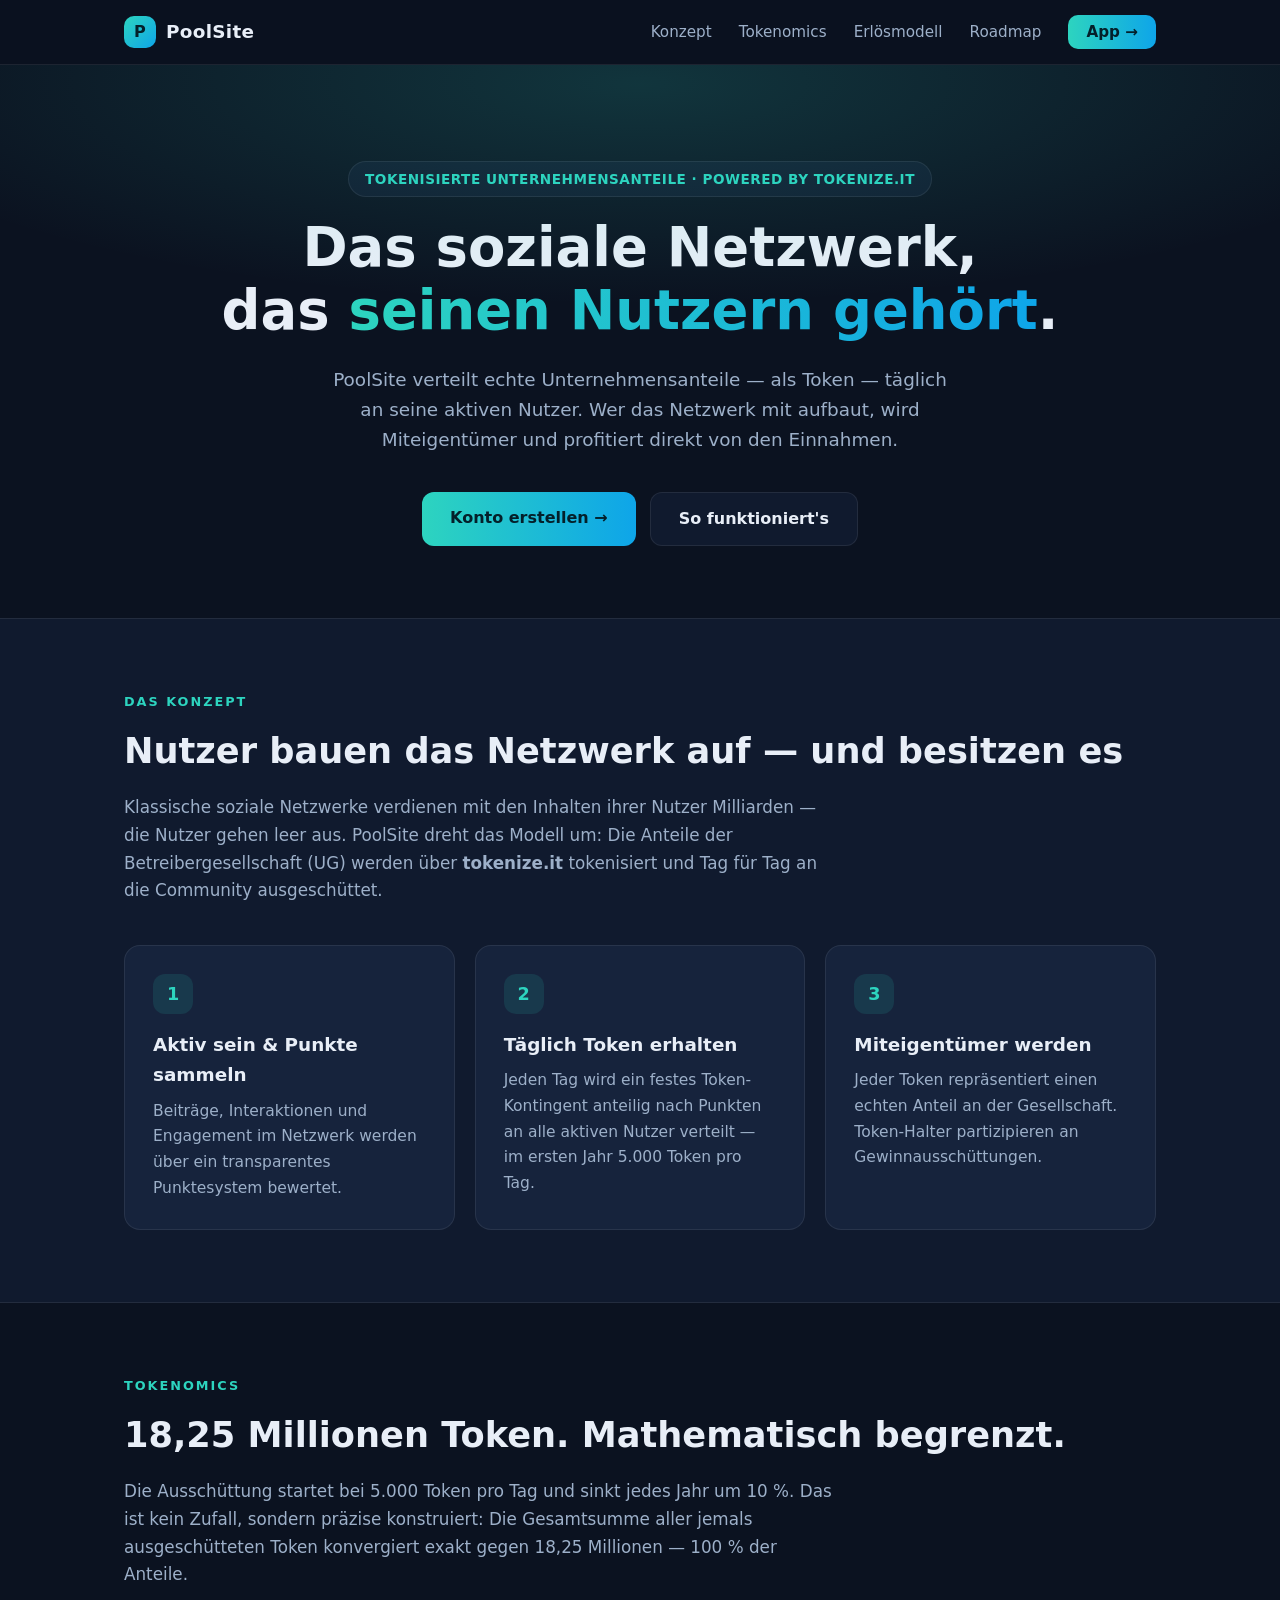
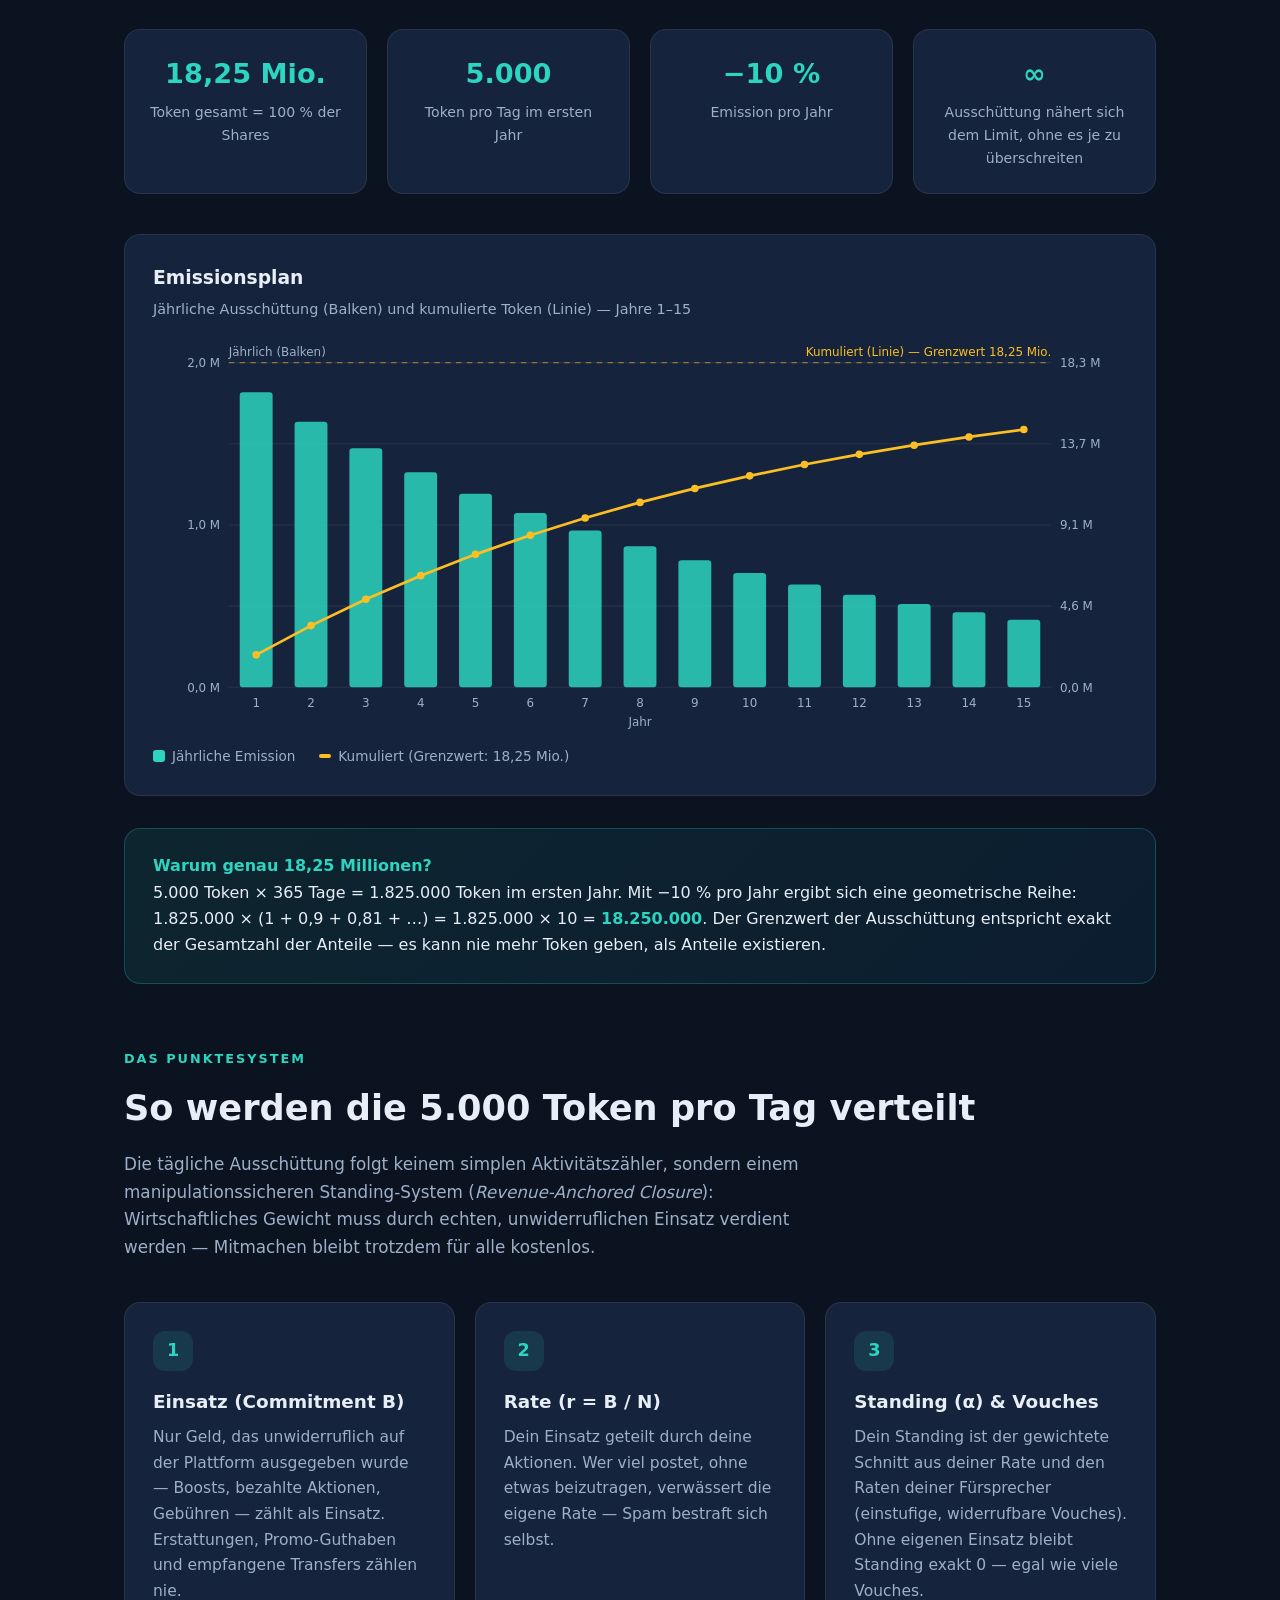
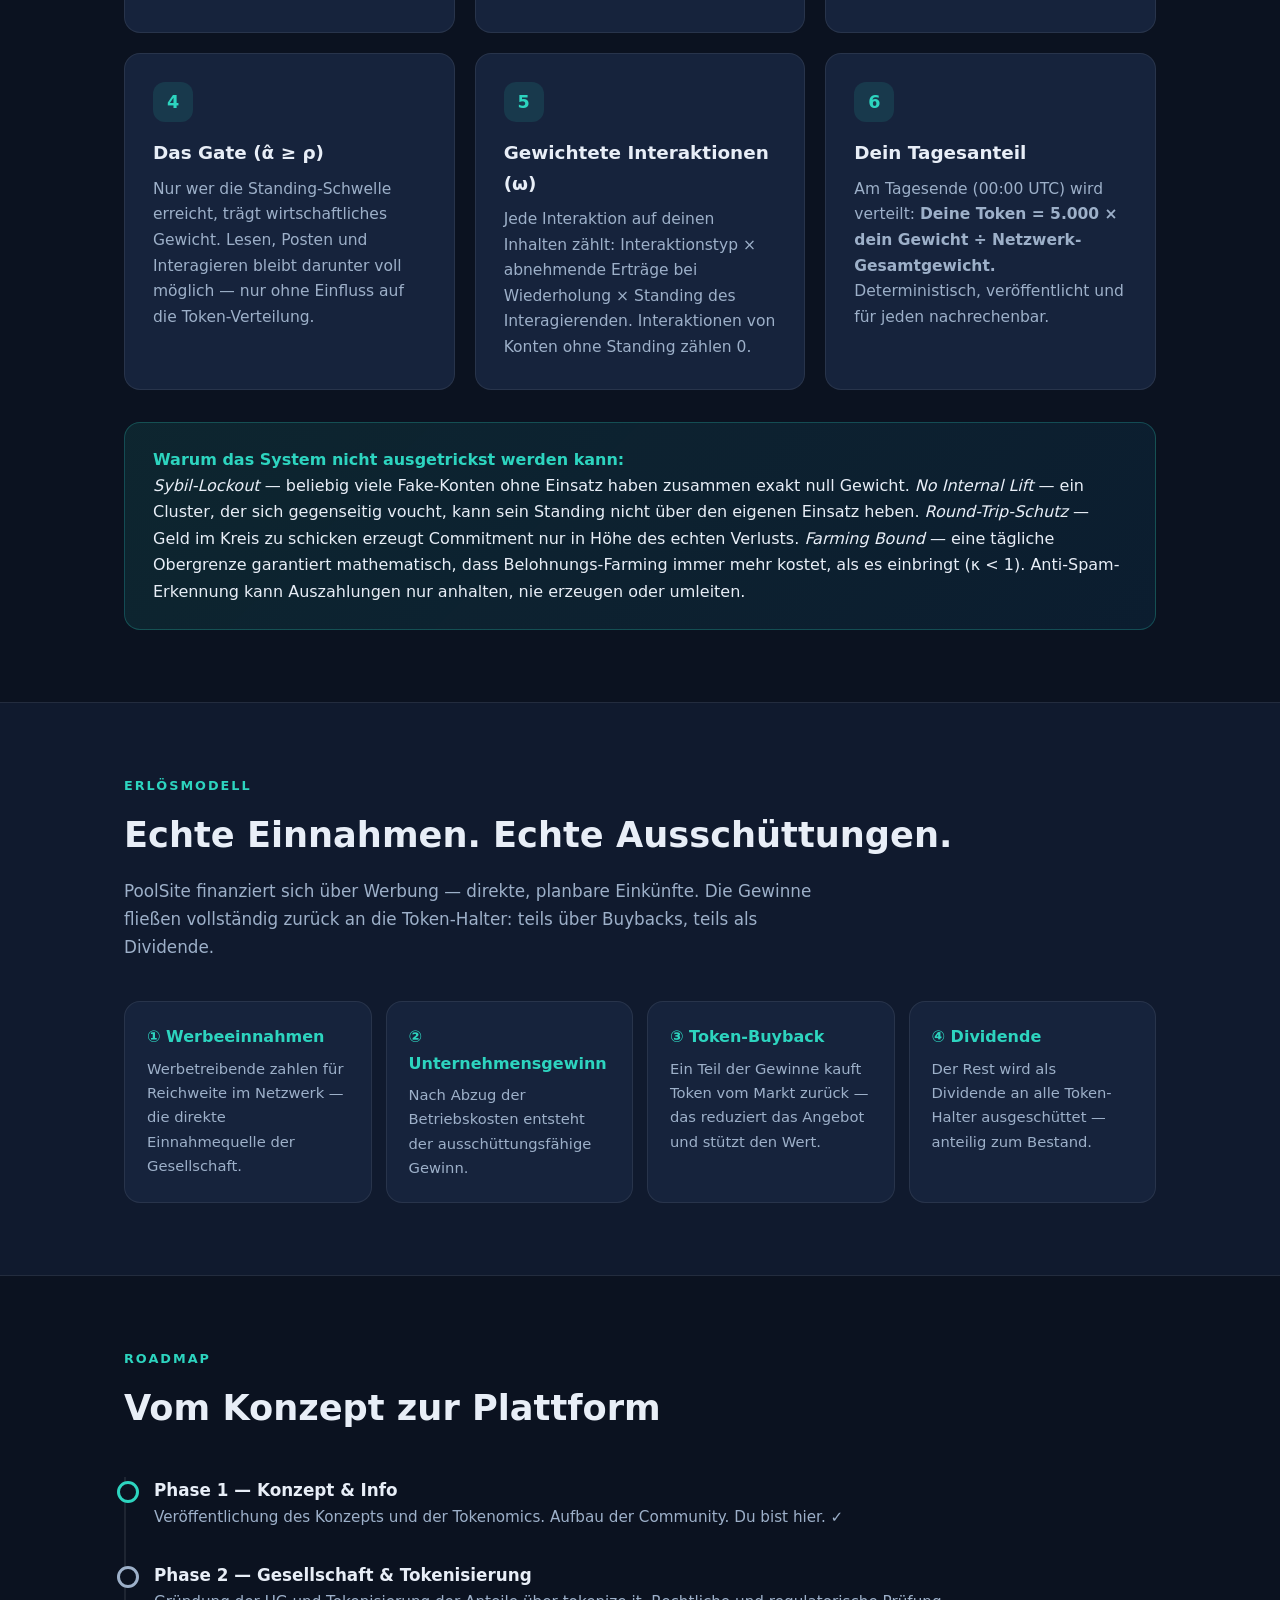
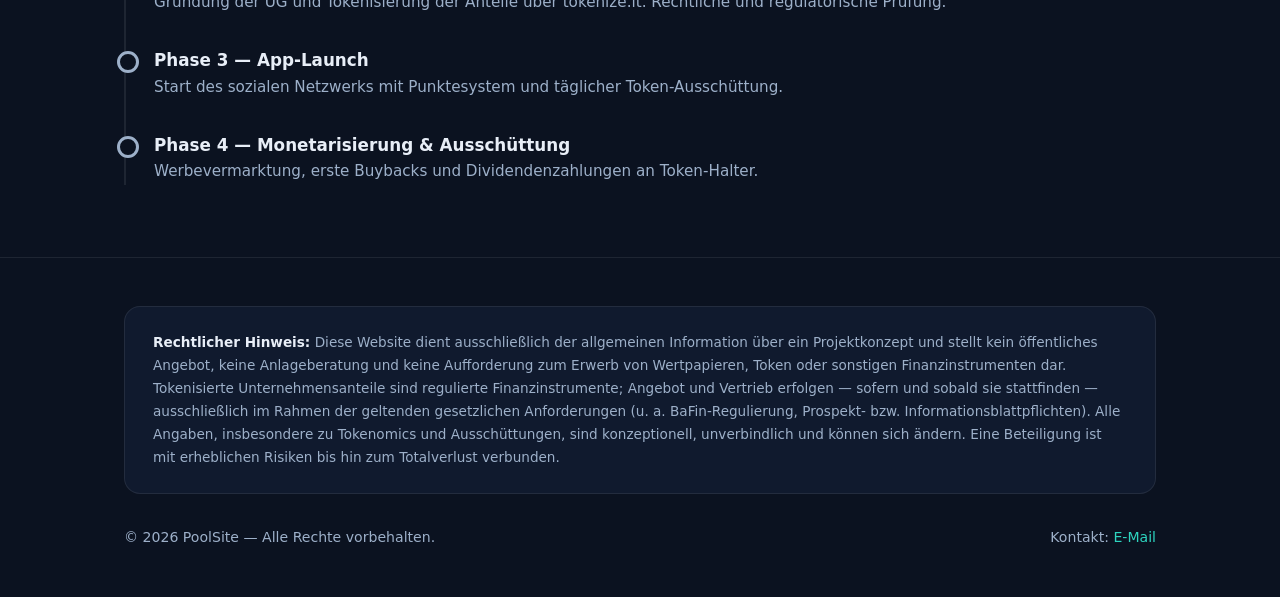
==== index.html @ 04a0a64e "Punktesystem (Revenue-Anchored Closure) fuer die 5000-Token-Verteilung - Explainer: neuer Tokenomics" ====
<!DOCTYPE html>
<html lang="de">
<head>
<meta charset="UTF-8">
<meta name="viewport" content="width=device-width, initial-scale=1.0">
<title>PoolSite — Das soziale Netzwerk, das seinen Nutzern gehört</title>
<meta name="description" content="PoolSite verteilt tokenisierte Unternehmensanteile täglich an aktive Nutzer. 18,25 Mio. Token, transparente Ausschüttung, Dividenden aus echten Werbeeinnahmen.">
<style>
  :root {
    --bg: #0b1220;
    --bg-soft: #101a2e;
    --card: #16233c;
    --line: rgba(255,255,255,.08);
    --text: #e8eef7;
    --muted: #9db0c9;
    --aqua: #2dd4bf;
    --aqua-deep: #0ea5e9;
    --gold: #fbbf24;
    --radius: 16px;
  }
  * { margin: 0; padding: 0; box-sizing: border-box; }
  html { scroll-behavior: smooth; }
  body {
    font-family: "Segoe UI", system-ui, -apple-system, sans-serif;
    background: var(--bg);
    color: var(--text);
    line-height: 1.65;
  }
  .wrap { max-width: 1080px; margin: 0 auto; padding: 0 24px; }

  /* Header */
  header {
    position: sticky; top: 0; z-index: 50;
    background: rgba(11,18,32,.85);
    backdrop-filter: blur(10px);
    border-bottom: 1px solid var(--line);
  }
  .nav { display: flex; align-items: center; justify-content: space-between; height: 64px; }
  .logo { display: flex; align-items: center; gap: 10px; font-weight: 700; font-size: 1.15rem; letter-spacing: .3px; }
  .logo-mark {
    width: 32px; height: 32px; border-radius: 10px;
    background: linear-gradient(135deg, var(--aqua), var(--aqua-deep));
    display: grid; place-items: center; font-size: 1rem; color: #04202a; font-weight: 800;
  }
  nav a { color: var(--muted); text-decoration: none; margin-left: 22px; font-size: .95rem; }
  nav a:hover { color: var(--text); }
  @media (max-width: 720px) { nav .nav-links a:not(.app-link) { display: none; } }
  nav a.app-link {
    padding: 8px 18px; border-radius: 10px; font-weight: 700;
    background: linear-gradient(90deg, var(--aqua), var(--aqua-deep)); color: #04202a;
  }
  nav a.app-link:hover { color: #04202a; box-shadow: 0 6px 18px rgba(14,165,233,.35); }

  /* Hero */
  .hero { padding: 96px 0 72px; text-align: center; position: relative; overflow: hidden; }
  .hero::before {
    content: ""; position: absolute; inset: -40% -20% auto;
    height: 480px;
    background: radial-gradient(ellipse at center, rgba(45,212,191,.18), transparent 65%);
    pointer-events: none;
  }
  .hero h1 { font-size: clamp(2rem, 5vw, 3.4rem); line-height: 1.15; font-weight: 800; }
  .hero h1 span { background: linear-gradient(90deg, var(--aqua), var(--aqua-deep)); -webkit-background-clip: text; background-clip: text; color: transparent; }
  .hero p.sub { max-width: 640px; margin: 22px auto 0; color: var(--muted); font-size: 1.15rem; }
  .badge {
    display: inline-block; margin-bottom: 20px; padding: 6px 16px; border-radius: 999px;
    border: 1px solid var(--line); background: var(--bg-soft);
    color: var(--aqua); font-size: .85rem; font-weight: 600; letter-spacing: .5px;
  }
  .cta-row { margin-top: 36px; display: flex; gap: 14px; justify-content: center; flex-wrap: wrap; }
  .btn {
    display: inline-block; padding: 13px 28px; border-radius: 12px; text-decoration: none;
    font-weight: 700; font-size: 1rem; transition: transform .15s, box-shadow .15s;
  }
  .btn-primary { background: linear-gradient(90deg, var(--aqua), var(--aqua-deep)); color: #04202a; }
  .btn-primary:hover { transform: translateY(-2px); box-shadow: 0 10px 30px rgba(14,165,233,.35); }
  .btn-ghost { border: 1px solid var(--line); color: var(--text); background: var(--bg-soft); }
  .btn-ghost:hover { border-color: var(--aqua); }

  /* Sections */
  section { padding: 72px 0; }
  section.alt { background: var(--bg-soft); border-top: 1px solid var(--line); border-bottom: 1px solid var(--line); }
  .kicker { color: var(--aqua); font-weight: 700; text-transform: uppercase; letter-spacing: 2px; font-size: .8rem; }
  h2 { font-size: clamp(1.5rem, 3.2vw, 2.2rem); margin: 10px 0 14px; font-weight: 800; }
  .lead { color: var(--muted); max-width: 720px; font-size: 1.05rem; }

  .grid-3 { display: grid; grid-template-columns: repeat(3, 1fr); gap: 20px; margin-top: 40px; }
  @media (max-width: 820px) { .grid-3 { grid-template-columns: 1fr; } }
  .card {
    background: var(--card); border: 1px solid var(--line); border-radius: var(--radius);
    padding: 28px;
  }
  .card .num {
    width: 40px; height: 40px; border-radius: 12px; display: grid; place-items: center;
    background: rgba(45,212,191,.12); color: var(--aqua); font-weight: 800; font-size: 1.1rem;
    margin-bottom: 16px;
  }
  .card h3 { font-size: 1.15rem; margin-bottom: 8px; }
  .card p { color: var(--muted); font-size: .97rem; }

  /* Stats */
  .stats { display: grid; grid-template-columns: repeat(4, 1fr); gap: 20px; margin-top: 40px; }
  @media (max-width: 820px) { .stats { grid-template-columns: repeat(2, 1fr); } }
  .stat { background: var(--card); border: 1px solid var(--line); border-radius: var(--radius); padding: 22px; text-align: center; }
  .stat .v { font-size: 1.7rem; font-weight: 800; color: var(--aqua); }
  .stat .l { color: var(--muted); font-size: .88rem; margin-top: 4px; }

  /* Chart */
  .chart-card { background: var(--card); border: 1px solid var(--line); border-radius: var(--radius); padding: 28px; margin-top: 40px; }
  .chart-card h3 { margin-bottom: 4px; }
  .chart-card .hint { color: var(--muted); font-size: .9rem; margin-bottom: 20px; }
  #emissionChart { width: 100%; height: auto; display: block; }
  .legend { display: flex; gap: 24px; margin-top: 14px; flex-wrap: wrap; font-size: .85rem; color: var(--muted); }
  .legend span::before { content: ""; display: inline-block; width: 12px; height: 12px; border-radius: 3px; margin-right: 7px; vertical-align: -1px; }
  .legend .l-bar::before { background: var(--aqua); }
  .legend .l-line::before { background: var(--gold); border-radius: 999px; height: 4px; vertical-align: 3px; }

  .highlight-box {
    margin-top: 32px; padding: 24px 28px; border-radius: var(--radius);
    background: linear-gradient(135deg, rgba(45,212,191,.1), rgba(14,165,233,.08));
    border: 1px solid rgba(45,212,191,.25);
  }
  .highlight-box strong { color: var(--aqua); }

  /* Flow */
  .flow { display: grid; grid-template-columns: repeat(4, 1fr); gap: 14px; margin-top: 40px; align-items: stretch; }
  @media (max-width: 820px) { .flow { grid-template-columns: 1fr; } }
  .flow .step { background: var(--card); border: 1px solid var(--line); border-radius: var(--radius); padding: 22px; position: relative; }
  .flow .step h4 { font-size: 1rem; margin-bottom: 6px; color: var(--aqua); }
  .flow .step p { color: var(--muted); font-size: .92rem; }

  /* Roadmap */
  .timeline { margin-top: 40px; border-left: 2px solid var(--line); padding-left: 28px; }
  .tl-item { position: relative; padding-bottom: 32px; }
  .tl-item:last-child { padding-bottom: 0; }
  .tl-item::before {
    content: ""; position: absolute; left: -37px; top: 4px;
    width: 16px; height: 16px; border-radius: 50%;
    background: var(--bg); border: 3px solid var(--aqua);
  }
  .tl-item.future::before { border-color: var(--muted); }
  .tl-item h4 { font-size: 1.05rem; }
  .tl-item p { color: var(--muted); font-size: .95rem; }

  /* Footer */
  footer { border-top: 1px solid var(--line); padding: 48px 0; }
  .disclaimer {
    background: var(--bg-soft); border: 1px solid var(--line); border-radius: var(--radius);
    padding: 24px 28px; color: var(--muted); font-size: .85rem; line-height: 1.7;
  }
  .disclaimer strong { color: var(--text); }
  .foot-row { display: flex; justify-content: space-between; align-items: center; margin-top: 32px; flex-wrap: wrap; gap: 12px; color: var(--muted); font-size: .88rem; }
</style>
</head>
<body>

<header>
  <div class="wrap nav">
    <div class="logo"><div class="logo-mark">P</div> PoolSite</div>
    <nav class="nav-links">
      <a href="#konzept">Konzept</a>
      <a href="#tokenomics">Tokenomics</a>
      <a href="#erloese">Erlösmodell</a>
      <a href="#roadmap">Roadmap</a>
      <a class="app-link" href="app.html">App&nbsp;→</a>
    </nav>
  </div>
</header>

<section class="hero">
  <div class="wrap">
    <div class="badge">TOKENISIERTE UNTERNEHMENSANTEILE · POWERED BY TOKENIZE.IT</div>
    <h1>Das soziale Netzwerk,<br>das <span>seinen Nutzern gehört</span>.</h1>
    <p class="sub">
      PoolSite verteilt echte Unternehmensanteile — als Token — täglich an seine aktiven Nutzer.
      Wer das Netzwerk mit aufbaut, wird Miteigentümer und profitiert direkt von den Einnahmen.
    </p>
    <div class="cta-row">
      <a class="btn btn-primary" href="app.html">Konto erstellen →</a>
      <a class="btn btn-ghost" href="#konzept">So funktioniert's</a>
    </div>
  </div>
</section>

<section id="konzept" class="alt">
  <div class="wrap">
    <div class="kicker">Das Konzept</div>
    <h2>Nutzer bauen das Netzwerk auf — und besitzen es</h2>
    <p class="lead">
      Klassische soziale Netzwerke verdienen mit den Inhalten ihrer Nutzer Milliarden — die Nutzer gehen leer aus.
      PoolSite dreht das Modell um: Die Anteile der Betreibergesellschaft (UG) werden über
      <strong>tokenize.it</strong> tokenisiert und Tag für Tag an die Community ausgeschüttet.
    </p>
    <div class="grid-3">
      <div class="card">
        <div class="num">1</div>
        <h3>Aktiv sein &amp; Punkte sammeln</h3>
        <p>Beiträge, Interaktionen und Engagement im Netzwerk werden über ein transparentes Punktesystem bewertet.</p>
      </div>
      <div class="card">
        <div class="num">2</div>
        <h3>Täglich Token erhalten</h3>
        <p>Jeden Tag wird ein festes Token-Kontingent anteilig nach Punkten an alle aktiven Nutzer verteilt — im ersten Jahr 5.000 Token pro Tag.</p>
      </div>
      <div class="card">
        <div class="num">3</div>
        <h3>Miteigentümer werden</h3>
        <p>Jeder Token repräsentiert einen echten Anteil an der Gesellschaft. Token-Halter partizipieren an Gewinnausschüttungen.</p>
      </div>
    </div>
  </div>
</section>

<section id="tokenomics">
  <div class="wrap">
    <div class="kicker">Tokenomics</div>
    <h2>18,25 Millionen Token. Mathematisch begrenzt.</h2>
    <p class="lead">
      Die Ausschüttung startet bei 5.000 Token pro Tag und sinkt jedes Jahr um 10 %.
      Das ist kein Zufall, sondern präzise konstruiert: Die Gesamtsumme aller jemals
      ausgeschütteten Token konvergiert exakt gegen 18,25 Millionen — 100 % der Anteile.
    </p>

    <div class="stats">
      <div class="stat"><div class="v">18,25 Mio.</div><div class="l">Token gesamt = 100 % der Shares</div></div>
      <div class="stat"><div class="v">5.000</div><div class="l">Token pro Tag im ersten Jahr</div></div>
      <div class="stat"><div class="v">−10 %</div><div class="l">Emission pro Jahr</div></div>
      <div class="stat"><div class="v">∞</div><div class="l">Ausschüttung nähert sich dem Limit, ohne es je zu überschreiten</div></div>
    </div>

    <div class="chart-card">
      <h3>Emissionsplan</h3>
      <div class="hint">Jährliche Ausschüttung (Balken) und kumulierte Token (Linie) — Jahre 1–15</div>
      <svg id="emissionChart" viewBox="0 0 900 360" role="img" aria-label="Diagramm: jährliche und kumulierte Token-Emission"></svg>
      <div class="legend">
        <span class="l-bar">Jährliche Emission</span>
        <span class="l-line">Kumuliert (Grenzwert: 18,25 Mio.)</span>
      </div>
    </div>

    <div class="highlight-box">
      <strong>Warum genau 18,25 Millionen?</strong><br>
      5.000 Token × 365 Tage = 1.825.000 Token im ersten Jahr. Mit −10 % pro Jahr ergibt sich eine geometrische Reihe:
      1.825.000 × (1 + 0,9 + 0,81 + …) = 1.825.000 × 10 = <strong>18.250.000</strong>.
      Der Grenzwert der Ausschüttung entspricht exakt der Gesamtzahl der Anteile — es kann nie mehr Token geben, als Anteile existieren.
    </div>

    <div style="margin-top:64px">
      <div class="kicker">Das Punktesystem</div>
      <h2>So werden die 5.000 Token pro Tag verteilt</h2>
      <p class="lead">
        Die tägliche Ausschüttung folgt keinem simplen Aktivitätszähler, sondern einem manipulationssicheren
        Standing-System (<em>Revenue-Anchored Closure</em>): Wirtschaftliches Gewicht muss durch echten,
        unwiderruflichen Einsatz verdient werden — Mitmachen bleibt trotzdem für alle kostenlos.
      </p>

      <div class="grid-3">
        <div class="card">
          <div class="num">1</div>
          <h3>Einsatz (Commitment B)</h3>
          <p>Nur Geld, das unwiderruflich auf der Plattform ausgegeben wurde — Boosts, bezahlte Aktionen, Gebühren — zählt als Einsatz. Erstattungen, Promo-Guthaben und empfangene Transfers zählen nie.</p>
        </div>
        <div class="card">
          <div class="num">2</div>
          <h3>Rate (r = B / N)</h3>
          <p>Dein Einsatz geteilt durch deine Aktionen. Wer viel postet, ohne etwas beizutragen, verwässert die eigene Rate — Spam bestraft sich selbst.</p>
        </div>
        <div class="card">
          <div class="num">3</div>
          <h3>Standing (α) &amp; Vouches</h3>
          <p>Dein Standing ist der gewichtete Schnitt aus deiner Rate und den Raten deiner Fürsprecher (einstufige, widerrufbare Vouches). Ohne eigenen Einsatz bleibt Standing exakt 0 — egal wie viele Vouches.</p>
        </div>
        <div class="card">
          <div class="num">4</div>
          <h3>Das Gate (α̂ ≥ ρ)</h3>
          <p>Nur wer die Standing-Schwelle erreicht, trägt wirtschaftliches Gewicht. Lesen, Posten und Interagieren bleibt darunter voll möglich — nur ohne Einfluss auf die Token-Verteilung.</p>
        </div>
        <div class="card">
          <div class="num">5</div>
          <h3>Gewichtete Interaktionen (ω)</h3>
          <p>Jede Interaktion auf deinen Inhalten zählt: Interaktionstyp × abnehmende Erträge bei Wiederholung × Standing des Interagierenden. Interaktionen von Konten ohne Standing zählen 0.</p>
        </div>
        <div class="card">
          <div class="num">6</div>
          <h3>Dein Tagesanteil</h3>
          <p>Am Tagesende (00:00 UTC) wird verteilt: <strong>Deine Token = 5.000 × dein Gewicht ÷ Netzwerk-Gesamtgewicht.</strong> Deterministisch, veröffentlicht und für jeden nachrechenbar.</p>
        </div>
      </div>

      <div class="highlight-box">
        <strong>Warum das System nicht ausgetrickst werden kann:</strong><br>
        <em>Sybil-Lockout</em> — beliebig viele Fake-Konten ohne Einsatz haben zusammen exakt null Gewicht.
        <em>No Internal Lift</em> — ein Cluster, der sich gegenseitig voucht, kann sein Standing nicht über den eigenen Einsatz heben.
        <em>Round-Trip-Schutz</em> — Geld im Kreis zu schicken erzeugt Commitment nur in Höhe des echten Verlusts.
        <em>Farming Bound</em> — eine tägliche Obergrenze garantiert mathematisch, dass Belohnungs-Farming immer mehr kostet, als es einbringt (κ&nbsp;&lt;&nbsp;1).
        Anti-Spam-Erkennung kann Auszahlungen nur anhalten, nie erzeugen oder umleiten.
      </div>
    </div>
  </div>
</section>

<section id="erloese" class="alt">
  <div class="wrap">
    <div class="kicker">Erlösmodell</div>
    <h2>Echte Einnahmen. Echte Ausschüttungen.</h2>
    <p class="lead">
      PoolSite finanziert sich über Werbung — direkte, planbare Einkünfte.
      Die Gewinne fließen vollständig zurück an die Token-Halter: teils über Buybacks, teils als Dividende.
    </p>
    <div class="flow">
      <div class="step">
        <h4>① Werbeeinnahmen</h4>
        <p>Werbetreibende zahlen für Reichweite im Netzwerk — die direkte Einnahmequelle der Gesellschaft.</p>
      </div>
      <div class="step">
        <h4>② Unternehmensgewinn</h4>
        <p>Nach Abzug der Betriebskosten entsteht der ausschüttungsfähige Gewinn.</p>
      </div>
      <div class="step">
        <h4>③ Token-Buyback</h4>
        <p>Ein Teil der Gewinne kauft Token vom Markt zurück — das reduziert das Angebot und stützt den Wert.</p>
      </div>
      <div class="step">
        <h4>④ Dividende</h4>
        <p>Der Rest wird als Dividende an alle Token-Halter ausgeschüttet — anteilig zum Bestand.</p>
      </div>
    </div>
  </div>
</section>

<section id="roadmap">
  <div class="wrap">
    <div class="kicker">Roadmap</div>
    <h2>Vom Konzept zur Plattform</h2>
    <div class="timeline">
      <div class="tl-item">
        <h4>Phase 1 — Konzept &amp; Info</h4>
        <p>Veröffentlichung des Konzepts und der Tokenomics. Aufbau der Community. Du bist hier. ✓</p>
      </div>
      <div class="tl-item future">
        <h4>Phase 2 — Gesellschaft &amp; Tokenisierung</h4>
        <p>Gründung der UG und Tokenisierung der Anteile über tokenize.it. Rechtliche und regulatorische Prüfung.</p>
      </div>
      <div class="tl-item future">
        <h4>Phase 3 — App-Launch</h4>
        <p>Start des sozialen Netzwerks mit Punktesystem und täglicher Token-Ausschüttung.</p>
      </div>
      <div class="tl-item future">
        <h4>Phase 4 — Monetarisierung &amp; Ausschüttung</h4>
        <p>Werbevermarktung, erste Buybacks und Dividendenzahlungen an Token-Halter.</p>
      </div>
    </div>
  </div>
</section>

<footer>
  <div class="wrap">
    <div class="disclaimer">
      <strong>Rechtlicher Hinweis:</strong> Diese Website dient ausschließlich der allgemeinen Information über ein Projektkonzept
      und stellt kein öffentliches Angebot, keine Anlageberatung und keine Aufforderung zum Erwerb von Wertpapieren,
      Token oder sonstigen Finanzinstrumenten dar. Tokenisierte Unternehmensanteile sind regulierte Finanzinstrumente;
      Angebot und Vertrieb erfolgen — sofern und sobald sie stattfinden — ausschließlich im Rahmen der geltenden
      gesetzlichen Anforderungen (u. a. BaFin-Regulierung, Prospekt- bzw. Informationsblattpflichten).
      Alle Angaben, insbesondere zu Tokenomics und Ausschüttungen, sind konzeptionell, unverbindlich und können sich ändern.
      Eine Beteiligung ist mit erheblichen Risiken bis hin zum Totalverlust verbunden.
    </div>
    <div class="foot-row">
      <div>© 2026 PoolSite — Alle Rechte vorbehalten.</div>
      <div>Kontakt: <a href="mailto:ender.kucuk.peer@gmail.com" style="color:var(--aqua);text-decoration:none;">E-Mail</a></div>
    </div>
  </div>
</footer>

<script>
(function () {
  var svg = document.getElementById('emissionChart');
  var W = 900, H = 360, padL = 70, padR = 70, padT = 20, padB = 40;
  var years = 15;
  var firstYear = 1825000, decay = 0.9, totalCap = 18250000;

  var annual = [], cumulative = [], cum = 0;
  for (var i = 0; i < years; i++) {
    var a = firstYear * Math.pow(decay, i);
    annual.push(a); cum += a; cumulative.push(cum);
  }

  var plotW = W - padL - padR, plotH = H - padT - padB;
  var maxBar = firstYear * 1.1;
  var barW = plotW / years * 0.6;

  function xPos(i) { return padL + (i + 0.5) * (plotW / years); }
  function yBar(v) { return padT + plotH - (v / maxBar) * plotH; }
  function yCum(v) { return padT + plotH - (v / totalCap) * plotH; }

  var ns = 'http://www.w3.org/2000/svg';
  function el(name, attrs) {
    var e = document.createElementNS(ns, name);
    for (var k in attrs) e.setAttribute(k, attrs[k]);
    return e;
  }
  function fmtM(v) { return (v / 1e6).toFixed(1).replace('.', ',') + ' M'; }

  // grid lines + right axis labels (cumulative scale)
  [0, 0.25, 0.5, 0.75, 1].forEach(function (t) {
    var y = padT + plotH - t * plotH;
    svg.appendChild(el('line', { x1: padL, y1: y, x2: W - padR, y2: y, stroke: 'rgba(255,255,255,0.07)', 'stroke-width': 1 }));
    var lbl = el('text', { x: W - padR + 8, y: y + 4, fill: '#9db0c9', 'font-size': 11 });
    lbl.textContent = fmtM(totalCap * t);
    svg.appendChild(lbl);
  });

  // cap line
  svg.appendChild(el('line', { x1: padL, y1: yCum(totalCap), x2: W - padR, y2: yCum(totalCap), stroke: '#fbbf24', 'stroke-width': 1, 'stroke-dasharray': '5,5', opacity: 0.5 }));

  // bars + left labels
  annual.forEach(function (v, i) {
    svg.appendChild(el('rect', {
      x: xPos(i) - barW / 2, y: yBar(v), width: barW, height: padT + plotH - yBar(v),
      rx: 3, fill: '#2dd4bf', opacity: 0.85
    }));
    var t = el('text', { x: xPos(i), y: H - padB + 18, fill: '#9db0c9', 'font-size': 11, 'text-anchor': 'middle' });
    t.textContent = i + 1;
    svg.appendChild(t);
  });

  // left axis labels (annual scale)
  [0, 0.5, 1].forEach(function (t) {
    var v = maxBar * t;
    var lbl = el('text', { x: padL - 8, y: yBar(v) + 4, fill: '#9db0c9', 'font-size': 11, 'text-anchor': 'end' });
    lbl.textContent = fmtM(v);
    svg.appendChild(lbl);
  });

  // cumulative line
  var d = cumulative.map(function (v, i) { return (i === 0 ? 'M' : 'L') + xPos(i) + ',' + yCum(v); }).join(' ');
  svg.appendChild(el('path', { d: d, fill: 'none', stroke: '#fbbf24', 'stroke-width': 2.5 }));
  cumulative.forEach(function (v, i) {
    svg.appendChild(el('circle', { cx: xPos(i), cy: yCum(v), r: 3.5, fill: '#fbbf24' }));
  });

  // axis captions
  var cap1 = el('text', { x: padL, y: 14, fill: '#9db0c9', 'font-size': 11 });
  cap1.textContent = 'Jährlich (Balken)';
  svg.appendChild(cap1);
  var cap2 = el('text', { x: W - padR, y: 14, fill: '#fbbf24', 'font-size': 11, 'text-anchor': 'end' });
  cap2.textContent = 'Kumuliert (Linie) — Grenzwert 18,25 Mio.';
  svg.appendChild(cap2);
  var capX = el('text', { x: padL + plotW / 2, y: H - 4, fill: '#9db0c9', 'font-size': 11, 'text-anchor': 'middle' });
  capX.textContent = 'Jahr';
  svg.appendChild(capX);
})();
</script>

</body>
</html>
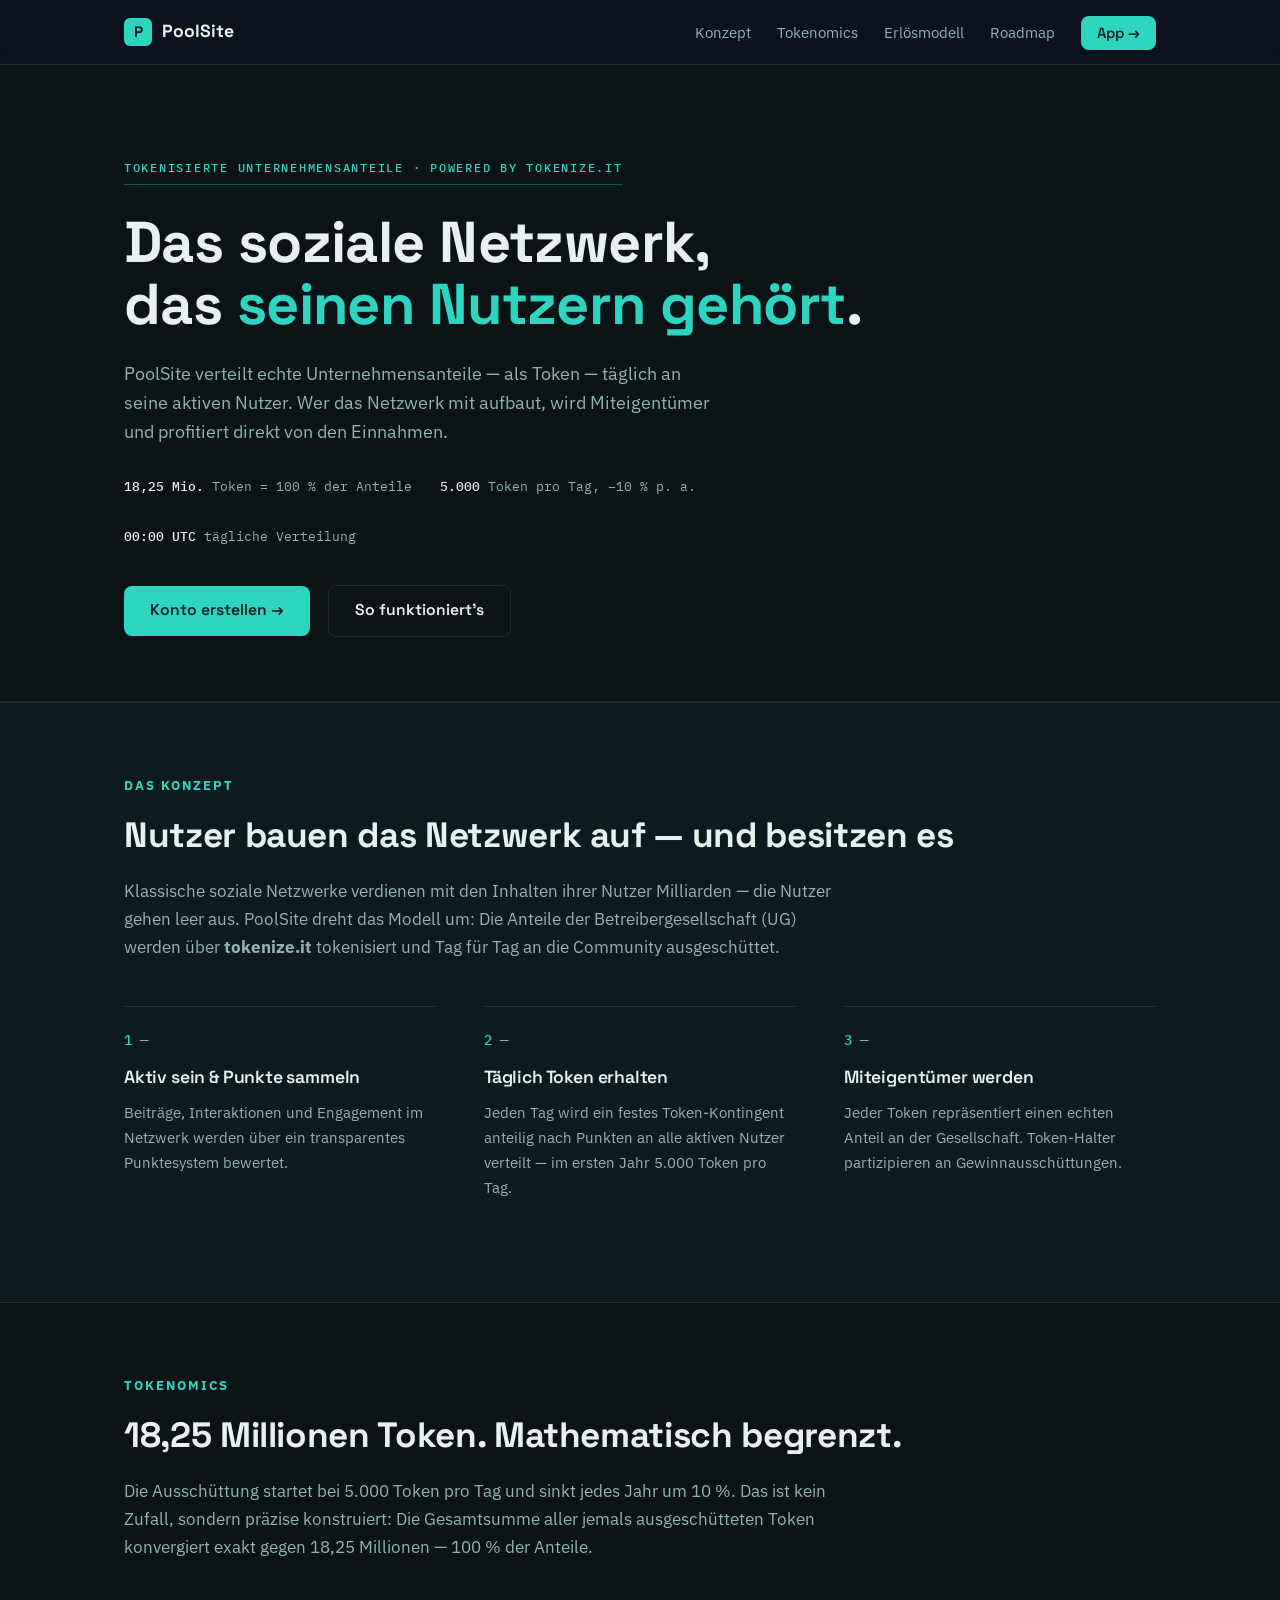
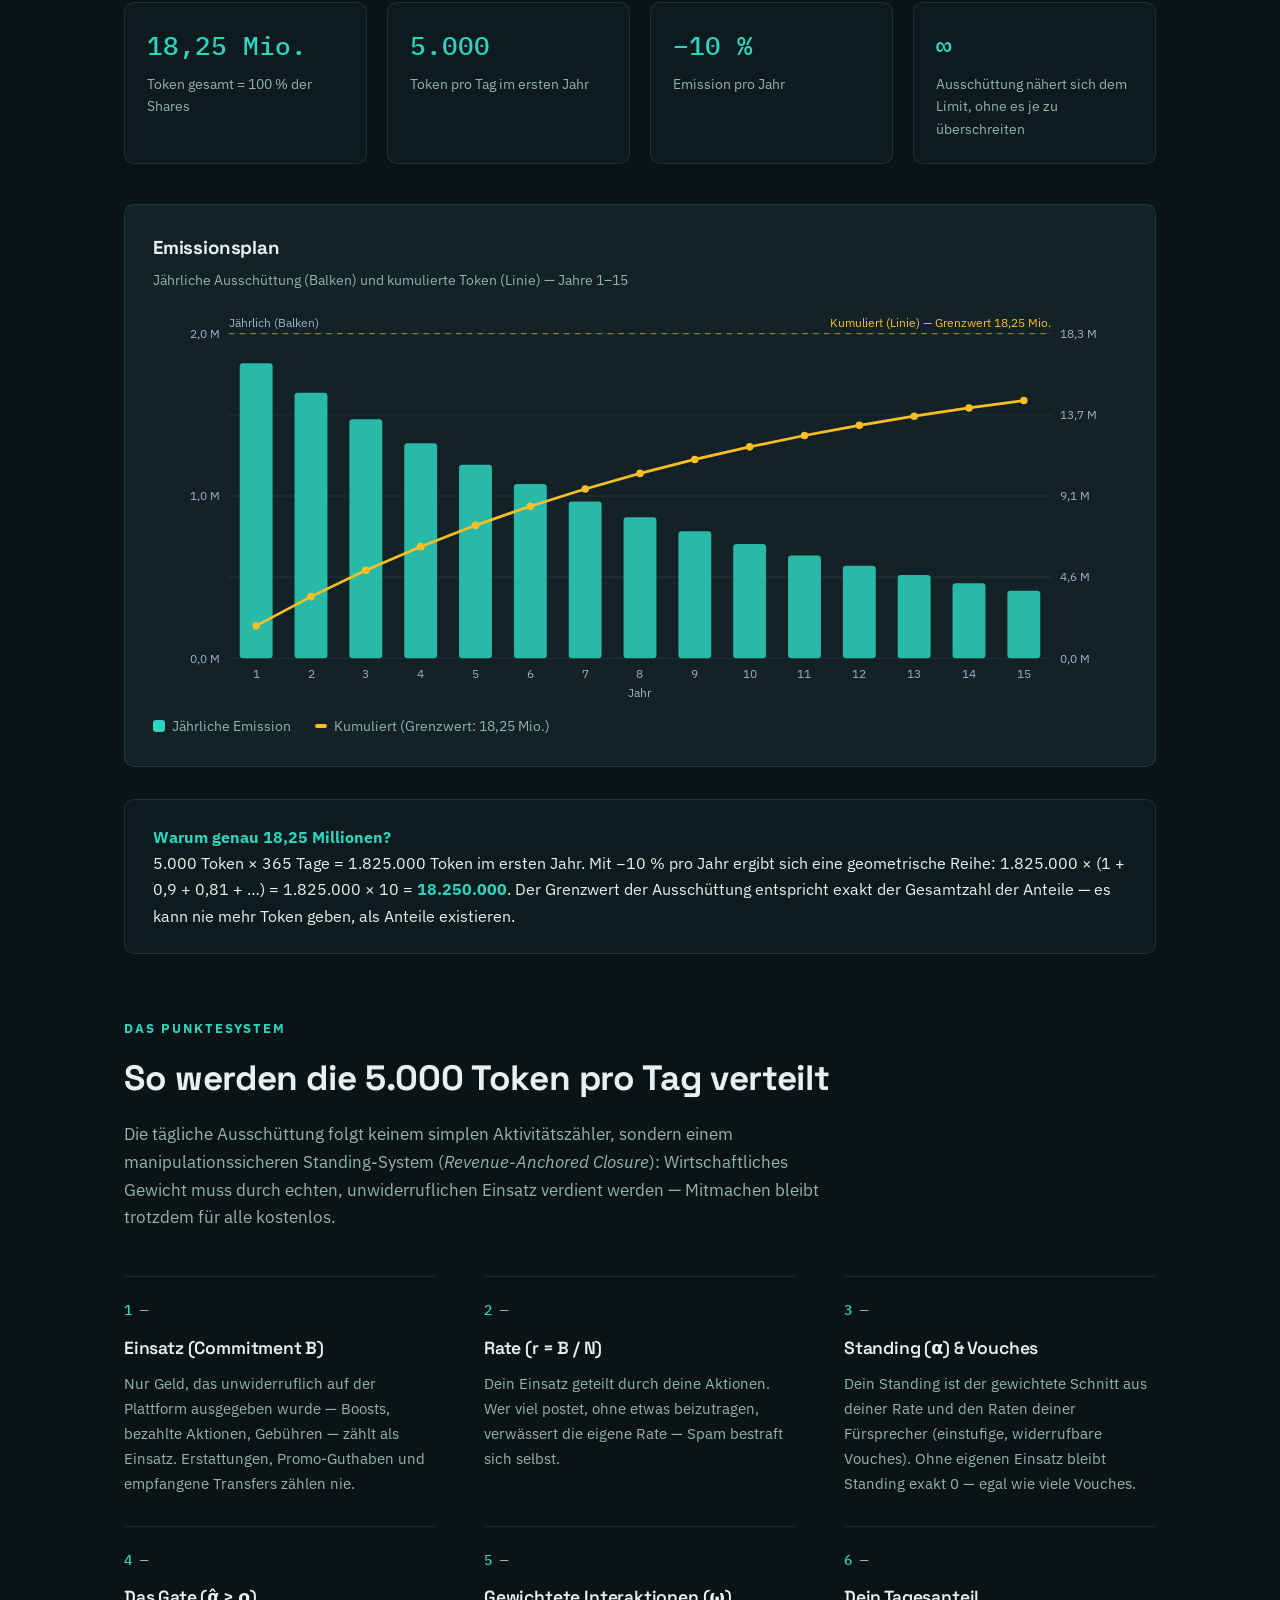
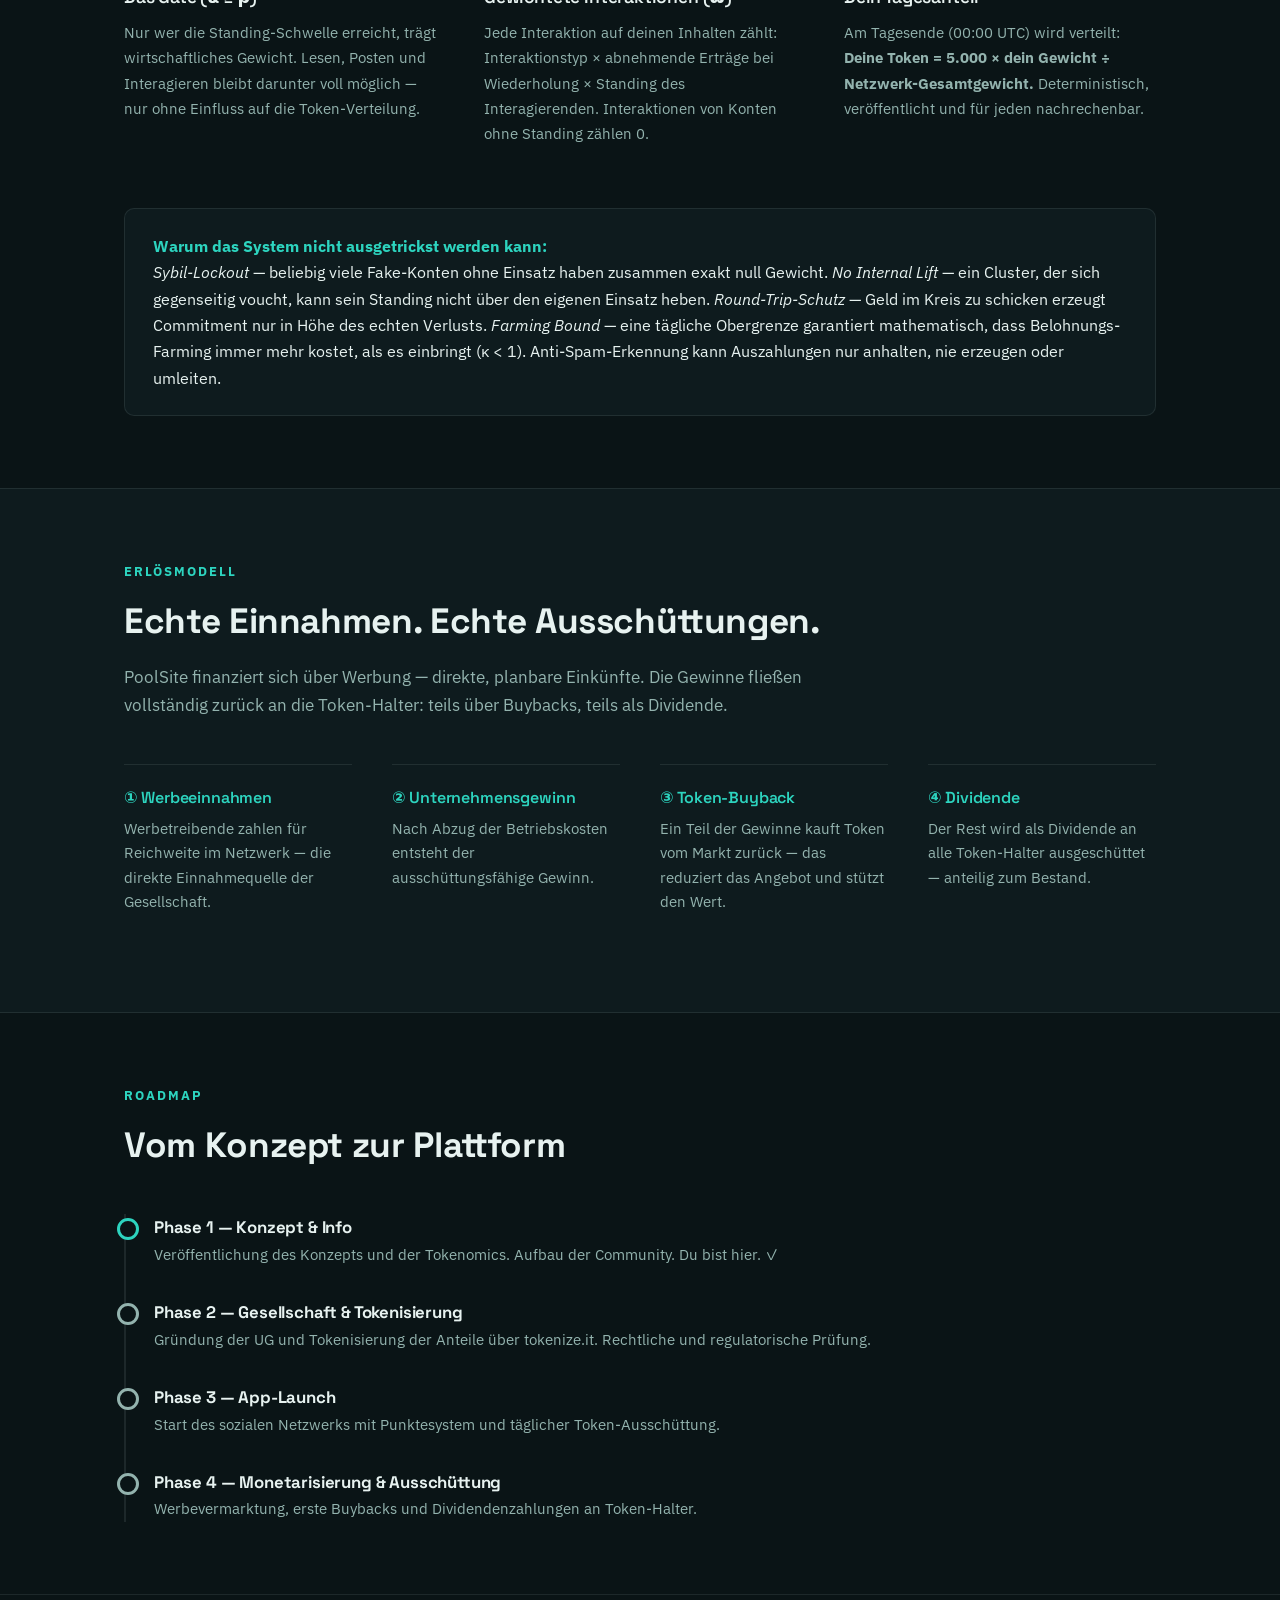
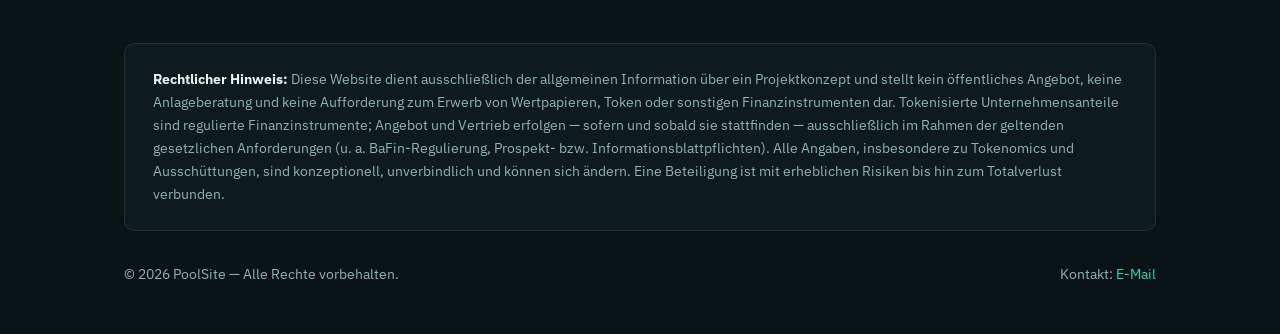
==== commit b7ef64de: "Anti-AI-Slop-Redesign nach Hallmark-Skill (Desktop + Mobile) Angewandte Regeln aus github.com/nutlop" ====
--- a/index.html
+++ b/index.html
@@ -5,27 +5,34 @@
 <meta name="viewport" content="width=device-width, initial-scale=1.0">
 <title>PoolSite — Das soziale Netzwerk, das seinen Nutzern gehört</title>
 <meta name="description" content="PoolSite verteilt tokenisierte Unternehmensanteile täglich an aktive Nutzer. 18,25 Mio. Token, transparente Ausschüttung, Dividenden aus echten Werbeeinnahmen.">
+<link rel="preconnect" href="https://fonts.googleapis.com">
+<link rel="preconnect" href="https://fonts.gstatic.com" crossorigin>
+<link href="https://fonts.googleapis.com/css2?family=Space+Grotesk:wght@500;600;700&family=IBM+Plex+Sans:ital,wght@0,400;0,500;0,600;1,400&family=IBM+Plex+Mono:wght@400;500&display=swap" rel="stylesheet">
 <style>
   :root {
-    --bg: #0b1220;
-    --bg-soft: #101a2e;
-    --card: #16233c;
-    --line: rgba(255,255,255,.08);
-    --text: #e8eef7;
-    --muted: #9db0c9;
+    --bg: #0a1416;
+    --bg-soft: #0e1b1e;
+    --card: #122226;
+    --line: rgba(214,241,237,.09);
+    --text: #e7f2f0;
+    --muted: #93b3ae;
     --aqua: #2dd4bf;
     --aqua-deep: #0ea5e9;
     --gold: #fbbf24;
-    --radius: 16px;
+    --radius: 10px;
+    --font-display: "Space Grotesk", system-ui, sans-serif;
+    --font-body: "IBM Plex Sans", system-ui, sans-serif;
+    --font-mono: "IBM Plex Mono", ui-monospace, monospace;
   }
   * { margin: 0; padding: 0; box-sizing: border-box; }
   html { scroll-behavior: smooth; }
   body {
-    font-family: "Segoe UI", system-ui, -apple-system, sans-serif;
+    font-family: var(--font-body);
     background: var(--bg);
     color: var(--text);
     line-height: 1.65;
   }
+  h1, h2, h3, h4 { font-family: var(--font-display); letter-spacing: -0.01em; }
   .wrap { max-width: 1080px; margin: 0 auto; padding: 0 24px; }
 
   /* Header */
@@ -36,45 +43,49 @@
     border-bottom: 1px solid var(--line);
   }
   .nav { display: flex; align-items: center; justify-content: space-between; height: 64px; }
-  .logo { display: flex; align-items: center; gap: 10px; font-weight: 700; font-size: 1.15rem; letter-spacing: .3px; }
+  .logo { display: flex; align-items: center; gap: 10px; font-weight: 700; font-size: 1.1rem; font-family: var(--font-display); }
   .logo-mark {
-    width: 32px; height: 32px; border-radius: 10px;
-    background: linear-gradient(135deg, var(--aqua), var(--aqua-deep));
-    display: grid; place-items: center; font-size: 1rem; color: #04202a; font-weight: 800;
-  }
-  nav a { color: var(--muted); text-decoration: none; margin-left: 22px; font-size: .95rem; }
+    width: 28px; height: 28px; border-radius: 6px;
+    background: var(--aqua);
+    display: grid; place-items: center; font-size: .95rem; color: #06211d; font-weight: 700;
+    font-family: var(--font-display);
+  }
+  nav a { color: var(--muted); text-decoration: none; margin-left: 22px; font-size: .92rem; }
   nav a:hover { color: var(--text); }
-  @media (max-width: 720px) { nav .nav-links a:not(.app-link) { display: none; } }
+  @media (max-width: 720px) { nav.nav-links a:not(.app-link) { display: none; } }
   nav a.app-link {
-    padding: 8px 18px; border-radius: 10px; font-weight: 700;
-    background: linear-gradient(90deg, var(--aqua), var(--aqua-deep)); color: #04202a;
-  }
-  nav a.app-link:hover { color: #04202a; box-shadow: 0 6px 18px rgba(14,165,233,.35); }
-
-  /* Hero */
-  .hero { padding: 96px 0 72px; text-align: center; position: relative; overflow: hidden; }
-  .hero::before {
-    content: ""; position: absolute; inset: -40% -20% auto;
-    height: 480px;
-    background: radial-gradient(ellipse at center, rgba(45,212,191,.18), transparent 65%);
-    pointer-events: none;
-  }
-  .hero h1 { font-size: clamp(2rem, 5vw, 3.4rem); line-height: 1.15; font-weight: 800; }
-  .hero h1 span { background: linear-gradient(90deg, var(--aqua), var(--aqua-deep)); -webkit-background-clip: text; background-clip: text; color: transparent; }
-  .hero p.sub { max-width: 640px; margin: 22px auto 0; color: var(--muted); font-size: 1.15rem; }
+    padding: 8px 16px; border-radius: 8px; font-weight: 600;
+    background: var(--aqua); color: #06211d;
+    font-family: var(--font-display);
+  }
+  nav a.app-link:hover { color: #06211d; background: #43e0cd; }
+
+  /* Hero — linksbündig, ruhig, ohne Verläufe */
+  .hero { padding: 88px 0 64px; border-bottom: 1px solid var(--line); }
+  .hero-inner { max-width: 760px; }
+  .hero h1 { font-size: clamp(2.1rem, 5vw, 3.6rem); line-height: 1.08; font-weight: 700; }
+  .hero h1 em { font-style: normal; color: var(--aqua); }
+  .hero p.sub { max-width: 600px; margin: 24px 0 0; color: var(--muted); font-size: 1.1rem; }
   .badge {
-    display: inline-block; margin-bottom: 20px; padding: 6px 16px; border-radius: 999px;
-    border: 1px solid var(--line); background: var(--bg-soft);
-    color: var(--aqua); font-size: .85rem; font-weight: 600; letter-spacing: .5px;
-  }
-  .cta-row { margin-top: 36px; display: flex; gap: 14px; justify-content: center; flex-wrap: wrap; }
+    display: inline-block; margin-bottom: 26px;
+    color: var(--aqua); font-size: .78rem; font-weight: 500; letter-spacing: .14em;
+    font-family: var(--font-mono); text-transform: uppercase;
+    border-bottom: 1px solid rgba(45,212,191,.35); padding-bottom: 6px;
+  }
+  .hero-facts {
+    display: flex; gap: 28px; flex-wrap: wrap; margin-top: 30px;
+    font-family: var(--font-mono); font-size: .82rem; color: var(--muted);
+  }
+  .hero-facts b { color: var(--text); font-weight: 500; }
+  .cta-row { margin-top: 38px; display: flex; gap: 18px; align-items: center; flex-wrap: wrap; }
   .btn {
-    display: inline-block; padding: 13px 28px; border-radius: 12px; text-decoration: none;
-    font-weight: 700; font-size: 1rem; transition: transform .15s, box-shadow .15s;
-  }
-  .btn-primary { background: linear-gradient(90deg, var(--aqua), var(--aqua-deep)); color: #04202a; }
-  .btn-primary:hover { transform: translateY(-2px); box-shadow: 0 10px 30px rgba(14,165,233,.35); }
-  .btn-ghost { border: 1px solid var(--line); color: var(--text); background: var(--bg-soft); }
+    display: inline-block; padding: 12px 26px; border-radius: 8px; text-decoration: none;
+    font-weight: 600; font-size: .98rem; font-family: var(--font-display);
+    transition: background .15s, border-color .15s;
+  }
+  .btn-primary { background: var(--aqua); color: #06211d; }
+  .btn-primary:hover { background: #43e0cd; }
+  .btn-ghost { border: 1px solid var(--line); color: var(--text); background: transparent; }
   .btn-ghost:hover { border-color: var(--aqua); }
 
   /* Sections */
@@ -84,26 +95,27 @@
   h2 { font-size: clamp(1.5rem, 3.2vw, 2.2rem); margin: 10px 0 14px; font-weight: 800; }
   .lead { color: var(--muted); max-width: 720px; font-size: 1.05rem; }
 
-  .grid-3 { display: grid; grid-template-columns: repeat(3, 1fr); gap: 20px; margin-top: 40px; }
+  /* Nummerierte Punkte als typografischer Rhythmus statt Karten-Grid */
+  .grid-3 { display: grid; grid-template-columns: repeat(3, 1fr); gap: 0 48px; margin-top: 44px; }
   @media (max-width: 820px) { .grid-3 { grid-template-columns: 1fr; } }
   .card {
-    background: var(--card); border: 1px solid var(--line); border-radius: var(--radius);
-    padding: 28px;
+    border-top: 1px solid var(--line);
+    padding: 22px 0 30px;
   }
   .card .num {
-    width: 40px; height: 40px; border-radius: 12px; display: grid; place-items: center;
-    background: rgba(45,212,191,.12); color: var(--aqua); font-weight: 800; font-size: 1.1rem;
-    margin-bottom: 16px;
-  }
-  .card h3 { font-size: 1.15rem; margin-bottom: 8px; }
-  .card p { color: var(--muted); font-size: .97rem; }
+    color: var(--aqua); font-weight: 500; font-size: .85rem;
+    font-family: var(--font-mono); margin-bottom: 12px;
+  }
+  .card .num::after { content: " —"; color: var(--muted); }
+  .card h3 { font-size: 1.1rem; margin-bottom: 8px; font-weight: 600; }
+  .card p { color: var(--muted); font-size: .95rem; }
 
   /* Stats */
   .stats { display: grid; grid-template-columns: repeat(4, 1fr); gap: 20px; margin-top: 40px; }
   @media (max-width: 820px) { .stats { grid-template-columns: repeat(2, 1fr); } }
-  .stat { background: var(--card); border: 1px solid var(--line); border-radius: var(--radius); padding: 22px; text-align: center; }
-  .stat .v { font-size: 1.7rem; font-weight: 800; color: var(--aqua); }
-  .stat .l { color: var(--muted); font-size: .88rem; margin-top: 4px; }
+  .stat { border: 1px solid var(--line); border-radius: var(--radius); padding: 22px; background: var(--bg-soft); }
+  .stat .v { font-size: 1.6rem; font-weight: 500; color: var(--aqua); font-family: var(--font-mono); font-variant-numeric: tabular-nums; }
+  .stat .l { color: var(--muted); font-size: .86rem; margin-top: 6px; }
 
   /* Chart */
   .chart-card { background: var(--card); border: 1px solid var(--line); border-radius: var(--radius); padding: 28px; margin-top: 40px; }
@@ -117,16 +129,16 @@
 
   .highlight-box {
     margin-top: 32px; padding: 24px 28px; border-radius: var(--radius);
-    background: linear-gradient(135deg, rgba(45,212,191,.1), rgba(14,165,233,.08));
-    border: 1px solid rgba(45,212,191,.25);
+    background: var(--bg-soft);
+    border: 1px solid var(--line);
   }
   .highlight-box strong { color: var(--aqua); }
 
   /* Flow */
-  .flow { display: grid; grid-template-columns: repeat(4, 1fr); gap: 14px; margin-top: 40px; align-items: stretch; }
+  .flow { display: grid; grid-template-columns: repeat(4, 1fr); gap: 0 40px; margin-top: 44px; }
   @media (max-width: 820px) { .flow { grid-template-columns: 1fr; } }
-  .flow .step { background: var(--card); border: 1px solid var(--line); border-radius: var(--radius); padding: 22px; position: relative; }
-  .flow .step h4 { font-size: 1rem; margin-bottom: 6px; color: var(--aqua); }
+  .flow .step { border-top: 1px solid var(--line); padding: 20px 0 26px; }
+  .flow .step h4 { font-size: 1rem; margin-bottom: 6px; color: var(--aqua); font-weight: 600; }
   .flow .step p { color: var(--muted); font-size: .92rem; }
 
   /* Roadmap */
@@ -150,6 +162,48 @@
   }
   .disclaimer strong { color: var(--text); }
   .foot-row { display: flex; justify-content: space-between; align-items: center; margin-top: 32px; flex-wrap: wrap; gap: 12px; color: var(--muted); font-size: .88rem; }
+
+  /* Charts: auf kleinen Screens horizontal scrollen statt schrumpfen */
+  .chart-scroll { overflow-x: auto; -webkit-overflow-scrolling: touch; }
+  .chart-scroll svg { min-width: 680px; }
+
+  /* ============ Mobile ============ */
+  @media (max-width: 640px) {
+    .wrap { padding: 0 16px; }
+    .nav { height: 56px; }
+    .logo { font-size: 1.05rem; }
+    nav a { margin-left: 12px; }
+    nav a.app-link { padding: 7px 14px; font-size: .88rem; }
+
+    .hero { padding: 56px 0 48px; }
+    .hero p.sub { font-size: 1rem; }
+    .badge { font-size: .72rem; padding: 5px 12px; }
+    .cta-row { flex-direction: column; align-items: stretch; }
+    .btn { text-align: center; }
+
+    section { padding: 48px 0; }
+    .lead { font-size: .97rem; }
+
+    .stats { grid-template-columns: 1fr 1fr; gap: 12px; }
+    .stat { padding: 16px; }
+    .stat .v { font-size: 1.25rem; }
+    .stat .l { font-size: .78rem; }
+
+    .card { padding: 20px; }
+    .chart-card { padding: 16px; }
+    .highlight-box { padding: 18px 20px; font-size: .92rem; }
+
+    .timeline { padding-left: 22px; }
+    .tl-item::before { left: -31px; width: 13px; height: 13px; }
+
+    .disclaimer { padding: 18px 20px; font-size: .78rem; }
+    .foot-row { flex-direction: column; align-items: flex-start; }
+  }
+
+  @media (max-width: 380px) {
+    .hero h1 { font-size: 1.75rem; }
+    .stat .v { font-size: 1.1rem; }
+  }
 </style>
 </head>
 <body>
@@ -169,15 +223,22 @@
 
 <section class="hero">
   <div class="wrap">
-    <div class="badge">TOKENISIERTE UNTERNEHMENSANTEILE · POWERED BY TOKENIZE.IT</div>
-    <h1>Das soziale Netzwerk,<br>das <span>seinen Nutzern gehört</span>.</h1>
-    <p class="sub">
-      PoolSite verteilt echte Unternehmensanteile — als Token — täglich an seine aktiven Nutzer.
-      Wer das Netzwerk mit aufbaut, wird Miteigentümer und profitiert direkt von den Einnahmen.
-    </p>
-    <div class="cta-row">
-      <a class="btn btn-primary" href="app.html">Konto erstellen →</a>
-      <a class="btn btn-ghost" href="#konzept">So funktioniert's</a>
+    <div class="hero-inner">
+      <div class="badge">Tokenisierte Unternehmensanteile · powered by tokenize.it</div>
+      <h1>Das soziale Netzwerk,<br>das <em>seinen Nutzern gehört</em>.</h1>
+      <p class="sub">
+        PoolSite verteilt echte Unternehmensanteile — als Token — täglich an seine aktiven Nutzer.
+        Wer das Netzwerk mit aufbaut, wird Miteigentümer und profitiert direkt von den Einnahmen.
+      </p>
+      <div class="hero-facts">
+        <span><b>18,25 Mio.</b> Token = 100 % der Anteile</span>
+        <span><b>5.000</b> Token pro Tag, −10 % p. a.</span>
+        <span><b>00:00 UTC</b> tägliche Verteilung</span>
+      </div>
+      <div class="cta-row">
+        <a class="btn btn-primary" href="app.html">Konto erstellen →</a>
+        <a class="btn btn-ghost" href="#konzept">So funktioniert's</a>
+      </div>
     </div>
   </div>
 </section>
@@ -231,7 +292,7 @@
     <div class="chart-card">
       <h3>Emissionsplan</h3>
       <div class="hint">Jährliche Ausschüttung (Balken) und kumulierte Token (Linie) — Jahre 1–15</div>
-      <svg id="emissionChart" viewBox="0 0 900 360" role="img" aria-label="Diagramm: jährliche und kumulierte Token-Emission"></svg>
+      <div class="chart-scroll"><svg id="emissionChart" viewBox="0 0 900 360" role="img" aria-label="Diagramm: jährliche und kumulierte Token-Emission"></svg></div>
       <div class="legend">
         <span class="l-bar">Jährliche Emission</span>
         <span class="l-line">Kumuliert (Grenzwert: 18,25 Mio.)</span>
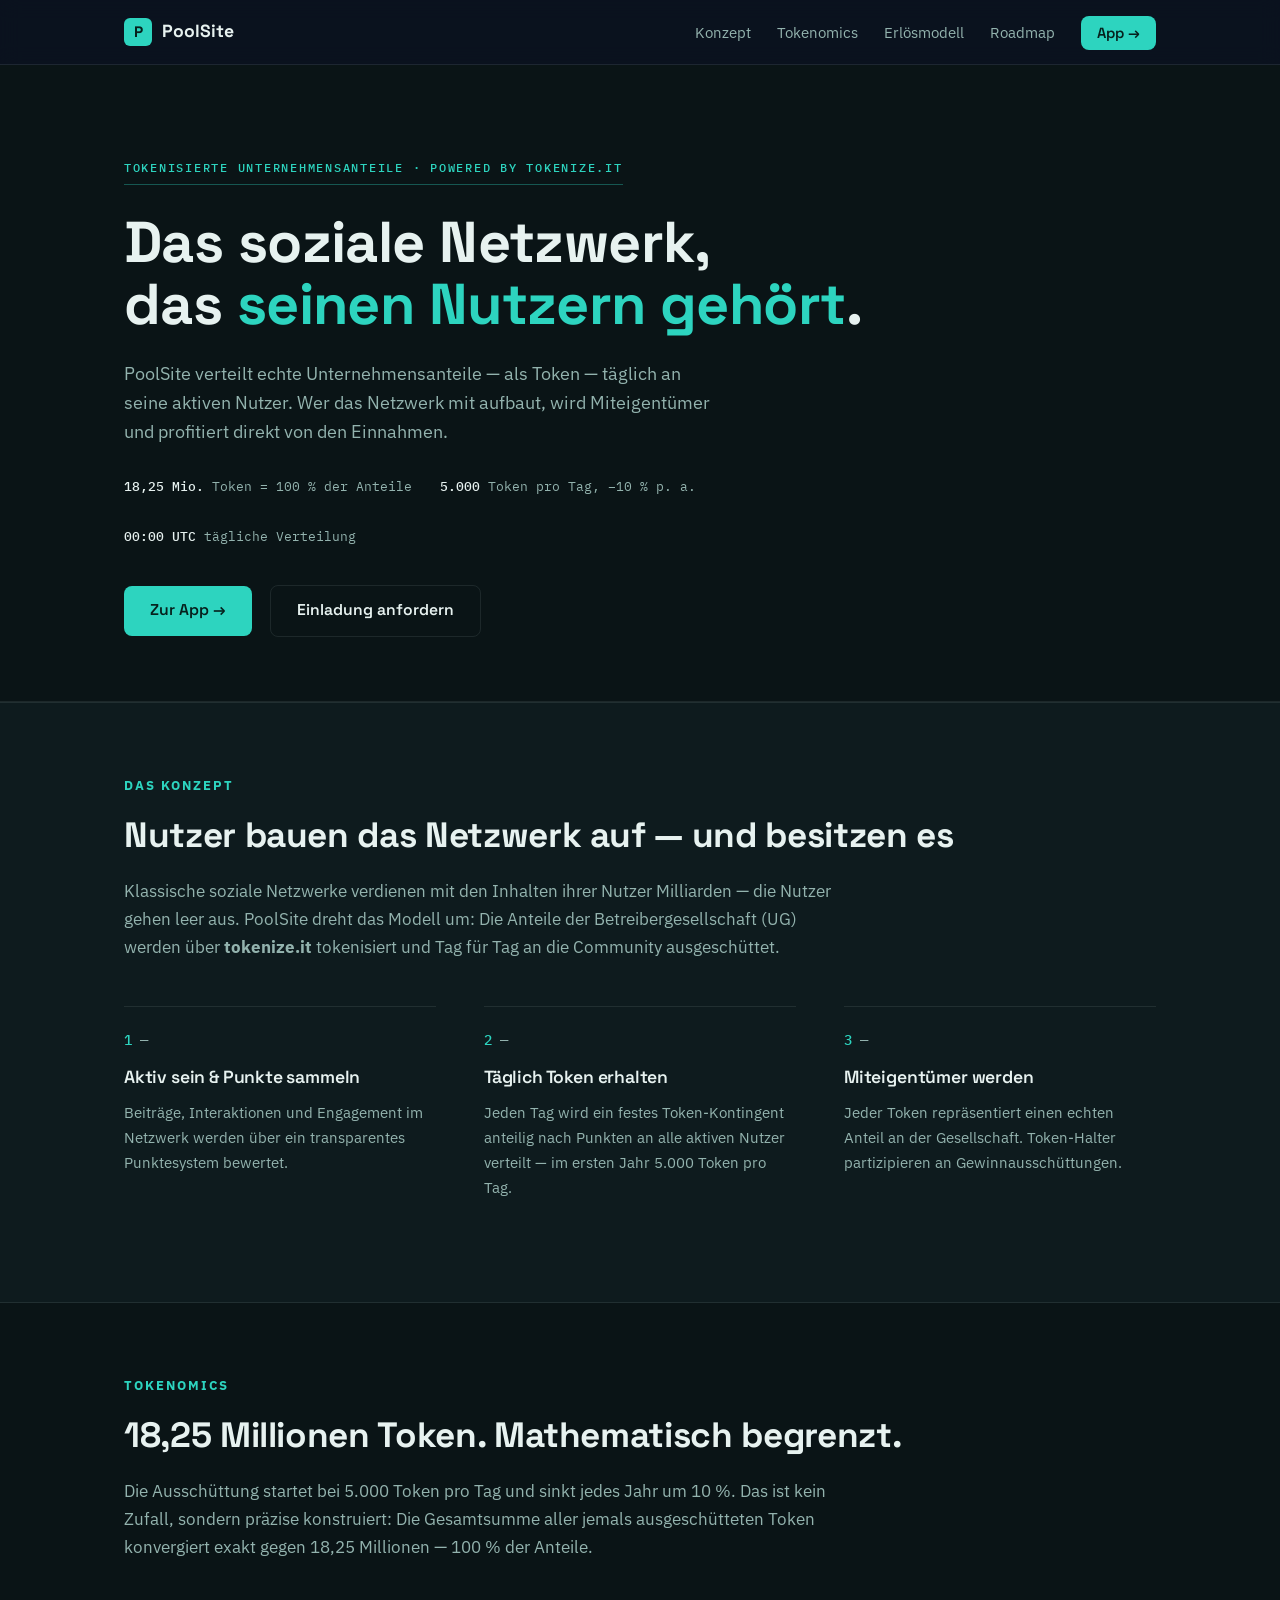
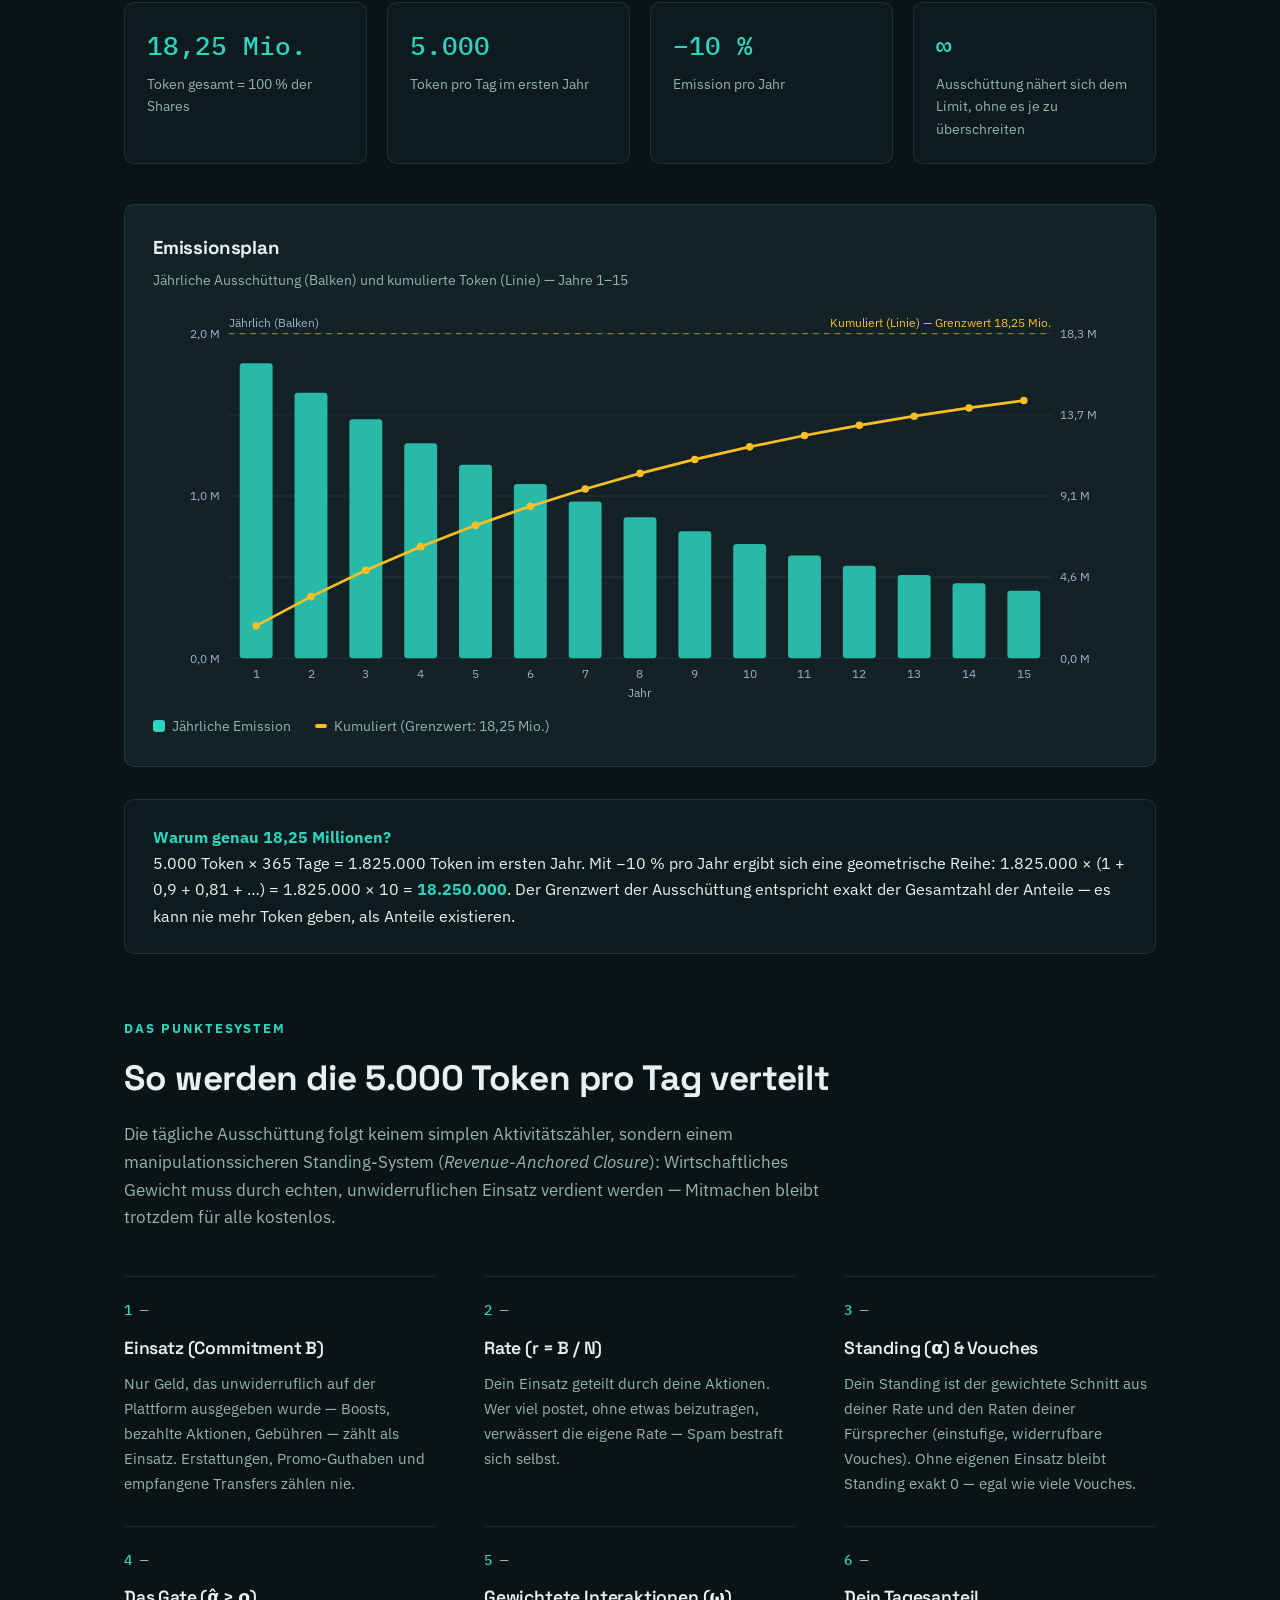
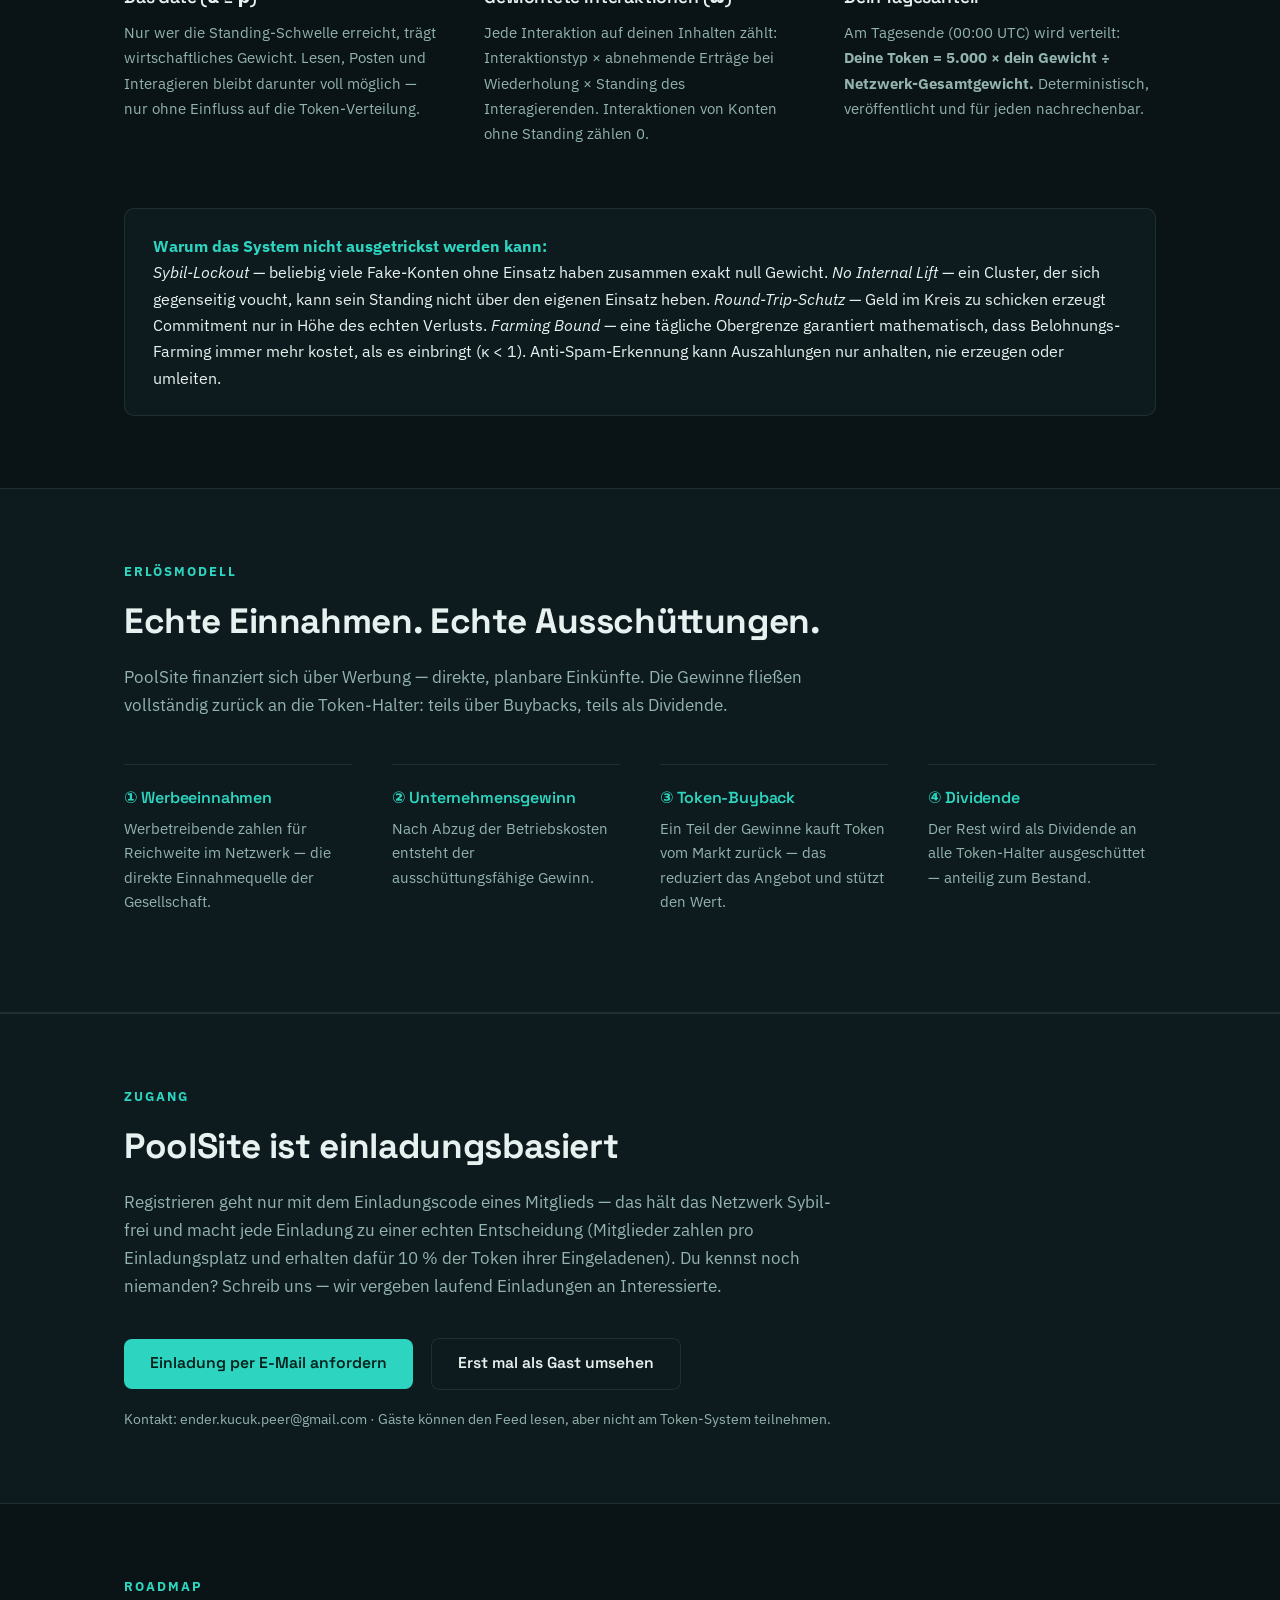
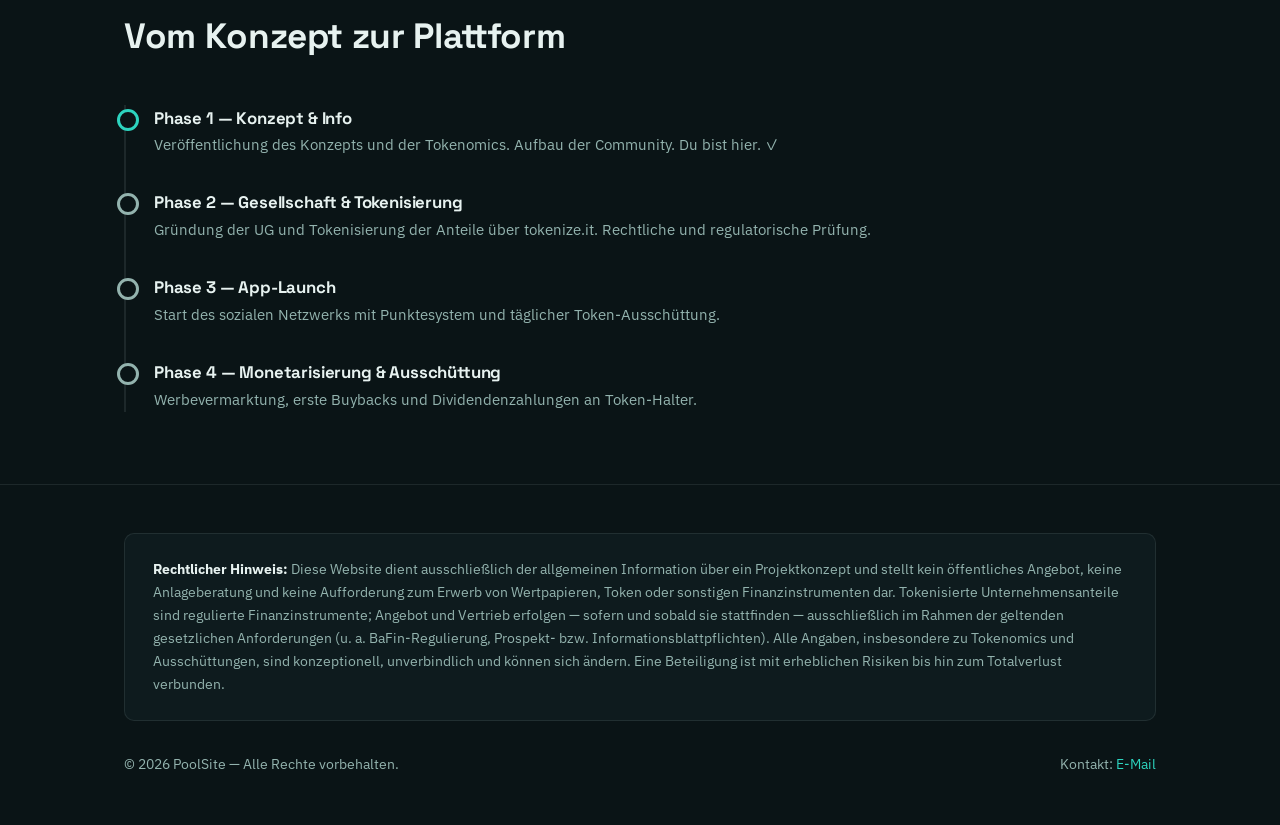
==== commit f373af37: "Landingpage: Zugang-Sektion mit Einladungs-Kontakt - Neue Sektion Zugang: erklaert das Einladungssys" ====
--- a/index.html
+++ b/index.html
@@ -216,7 +216,7 @@
       <a href="#tokenomics">Tokenomics</a>
       <a href="#erloese">Erlösmodell</a>
       <a href="#roadmap">Roadmap</a>
-      <a class="app-link" href="app.html">App&nbsp;→</a>
+      <a class="app-link" href="app.html?api=https://phones-editors-precious-odds.trycloudflare.com">App&nbsp;→</a>
     </nav>
   </div>
 </header>
@@ -236,8 +236,8 @@
         <span><b>00:00 UTC</b> tägliche Verteilung</span>
       </div>
       <div class="cta-row">
-        <a class="btn btn-primary" href="app.html">Konto erstellen →</a>
-        <a class="btn btn-ghost" href="#konzept">So funktioniert's</a>
+        <a class="btn btn-primary" href="app.html?api=https://phones-editors-precious-odds.trycloudflare.com">Zur App →</a>
+        <a class="btn btn-ghost" href="#zugang">Einladung anfordern</a>
       </div>
     </div>
   </div>
@@ -389,6 +389,26 @@
   </div>
 </section>
 
+<section id="zugang" class="alt">
+  <div class="wrap">
+    <div class="kicker">Zugang</div>
+    <h2>PoolSite ist einladungsbasiert</h2>
+    <p class="lead">
+      Registrieren geht nur mit dem Einladungscode eines Mitglieds — das hält das Netzwerk
+      Sybil-frei und macht jede Einladung zu einer echten Entscheidung (Mitglieder zahlen
+      pro Einladungsplatz und erhalten dafür 10&nbsp;% der Token ihrer Eingeladenen).
+      Du kennst noch niemanden? Schreib uns — wir vergeben laufend Einladungen an Interessierte.
+    </p>
+    <div class="cta-row" style="justify-content:flex-start">
+      <a class="btn btn-primary" href="mailto:ender.kucuk.peer@gmail.com?subject=PoolSite%20Einladung&body=Hallo%2C%20ich%20w%C3%BCrde%20gern%20bei%20PoolSite%20mitmachen.">Einladung per E-Mail anfordern</a>
+      <a class="btn btn-ghost" href="app.html?api=https://phones-editors-precious-odds.trycloudflare.com">Erst mal als Gast umsehen</a>
+    </div>
+    <p class="lead" style="margin-top:18px; font-size:.85rem">
+      Kontakt: ender.kucuk.peer@gmail.com · Gäste können den Feed lesen, aber nicht am Token-System teilnehmen.
+    </p>
+  </div>
+</section>
+
 <section id="roadmap">
   <div class="wrap">
     <div class="kicker">Roadmap</div>
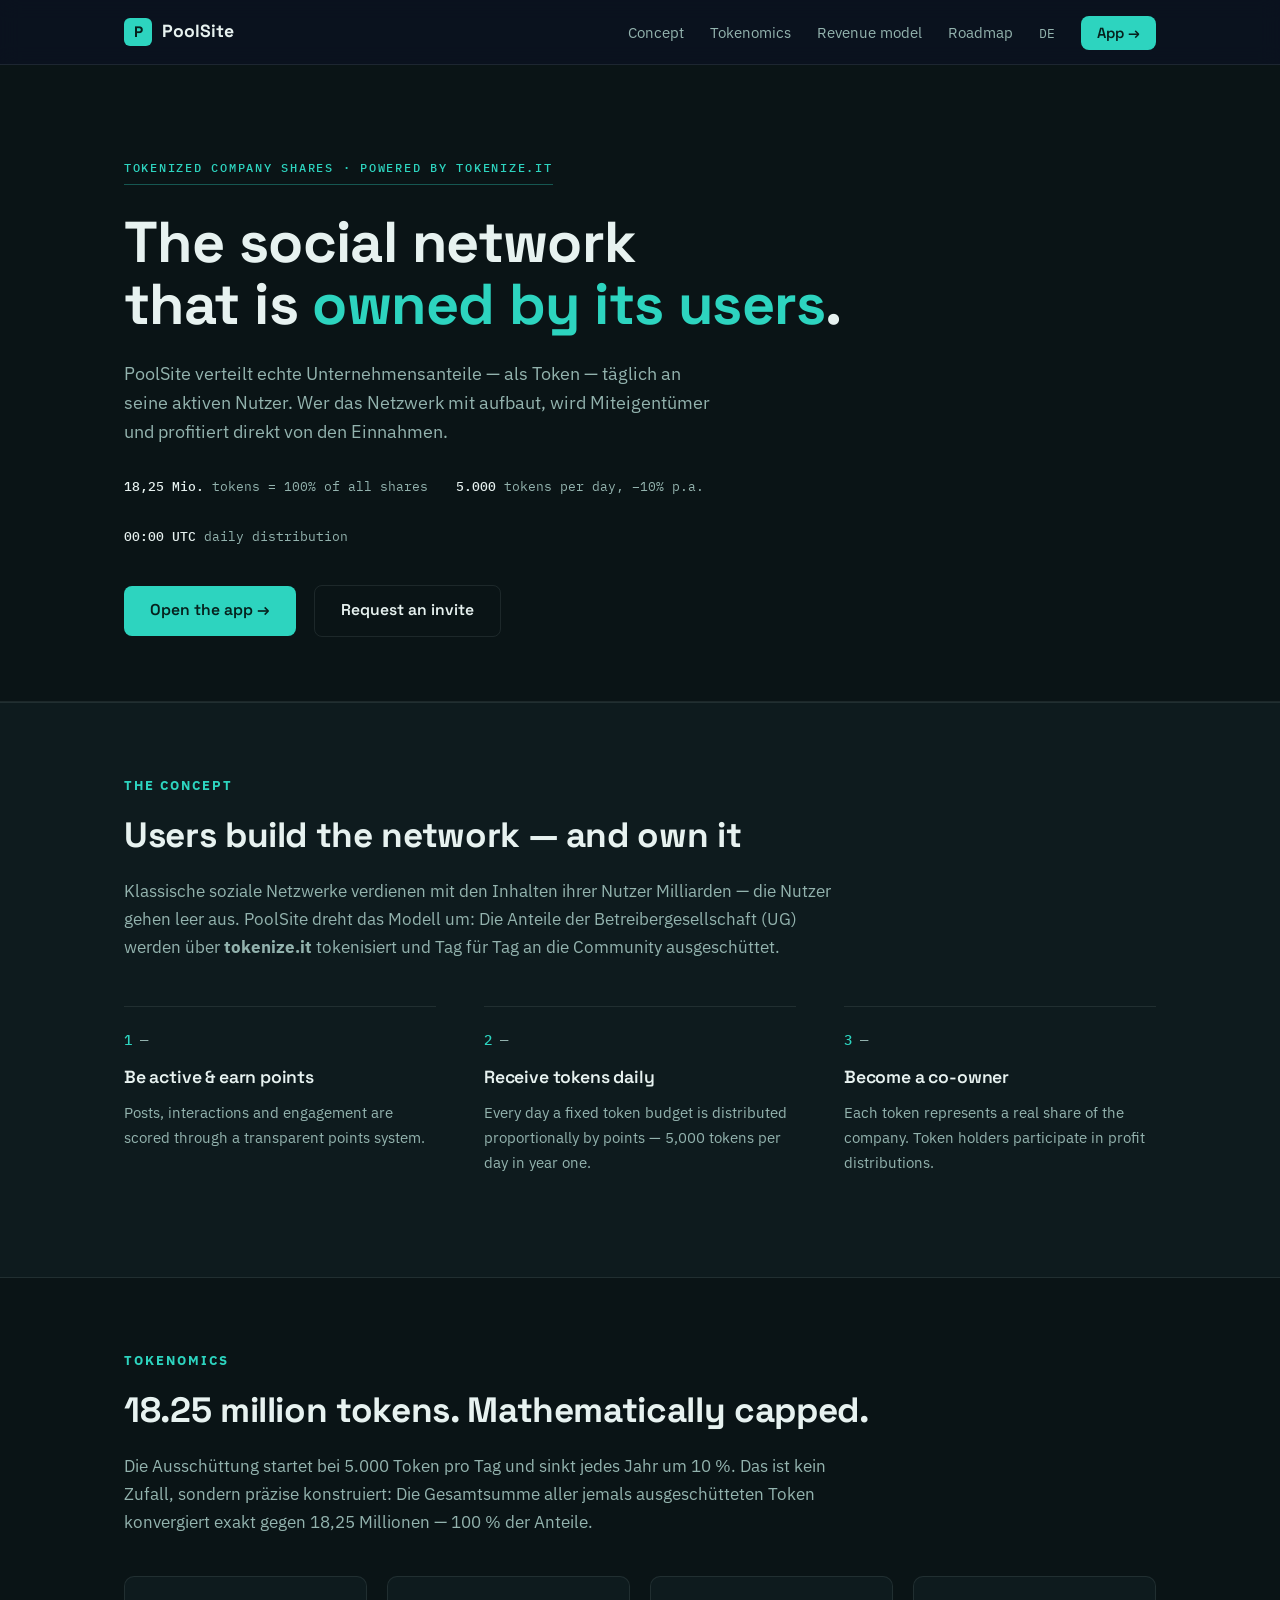
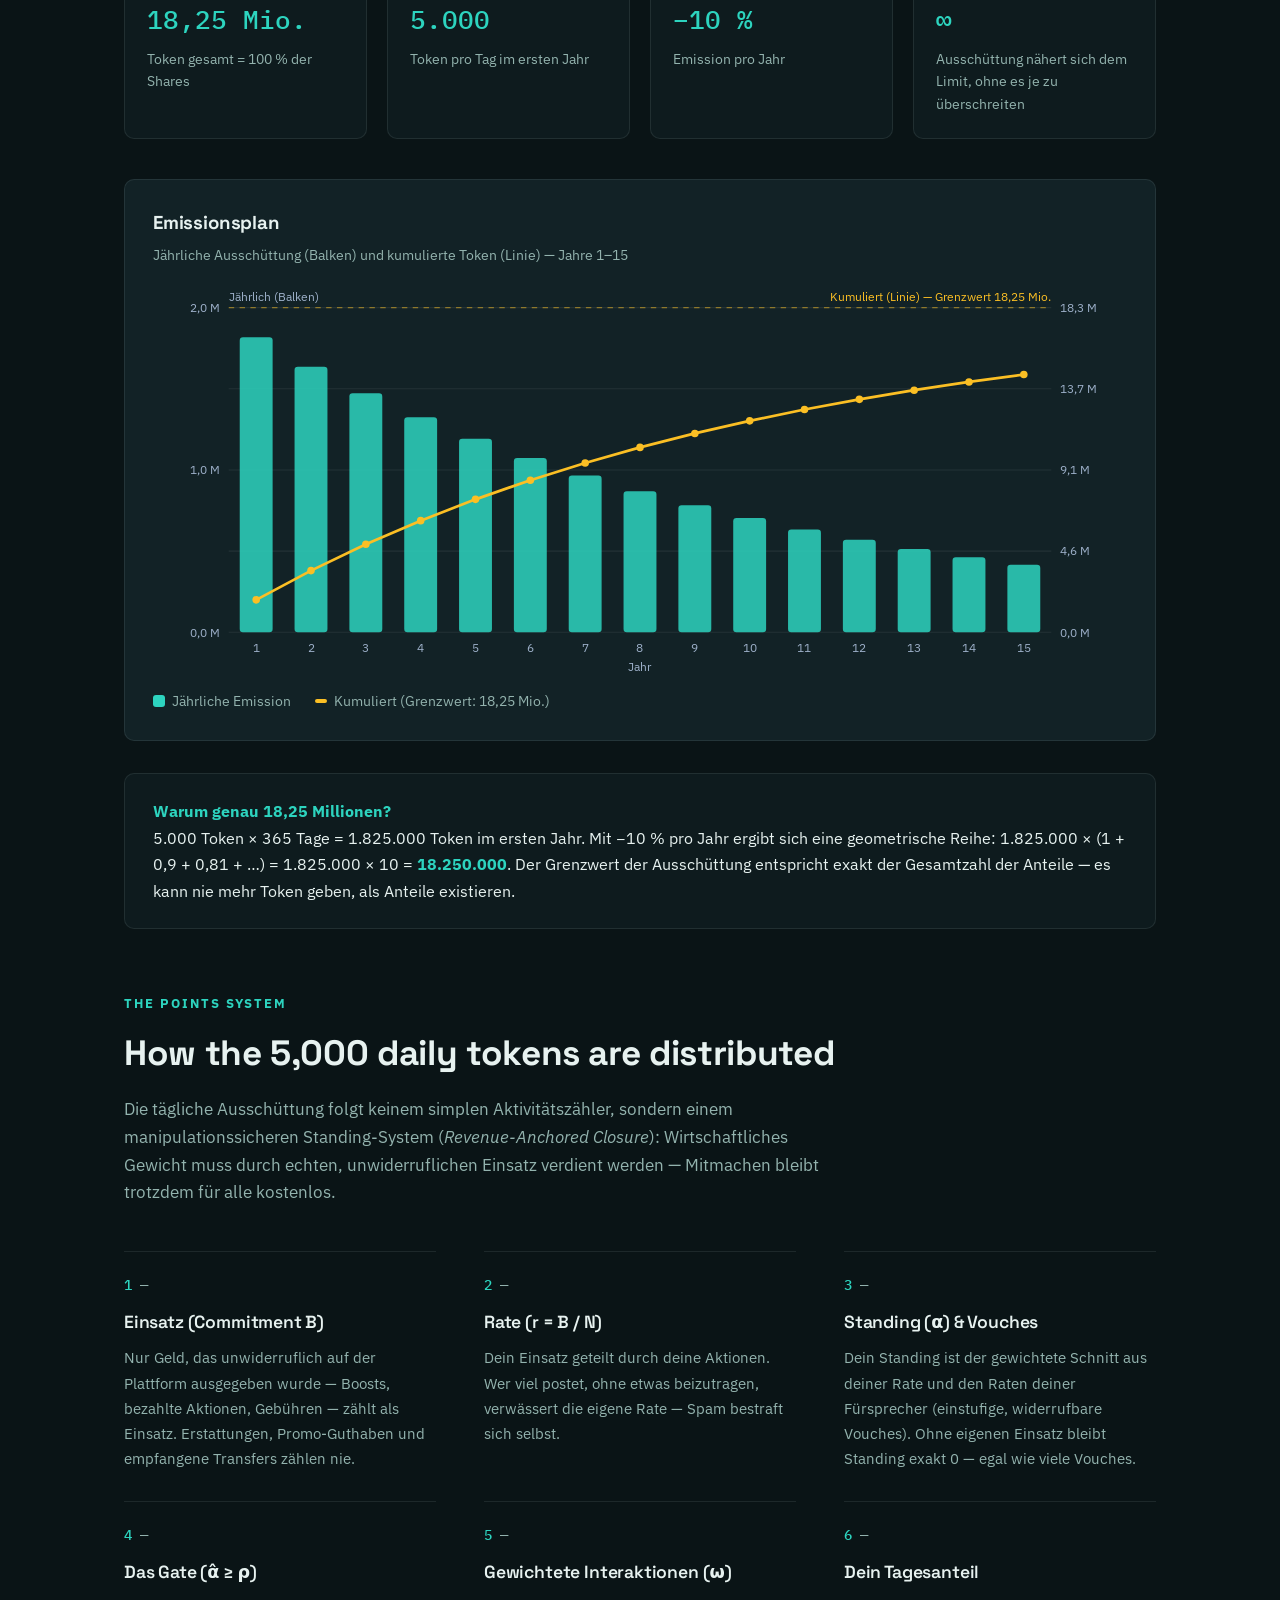
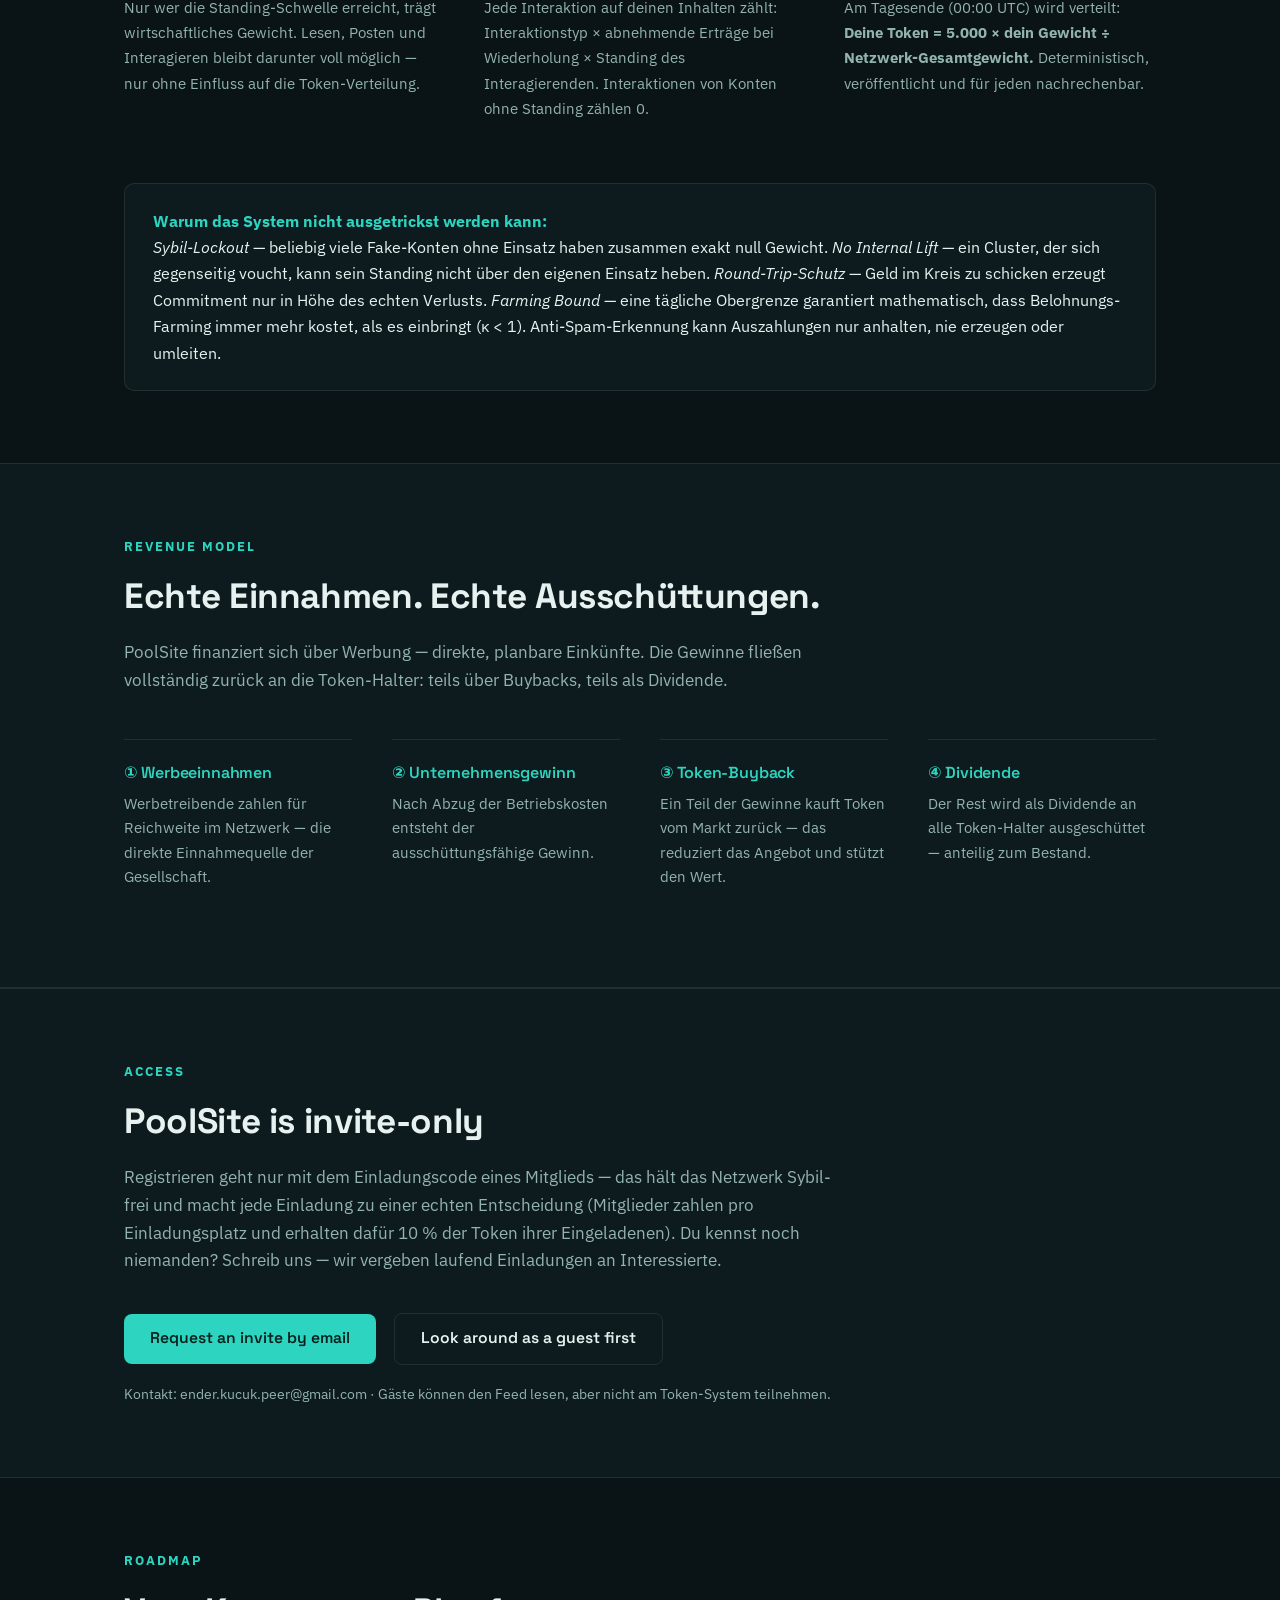
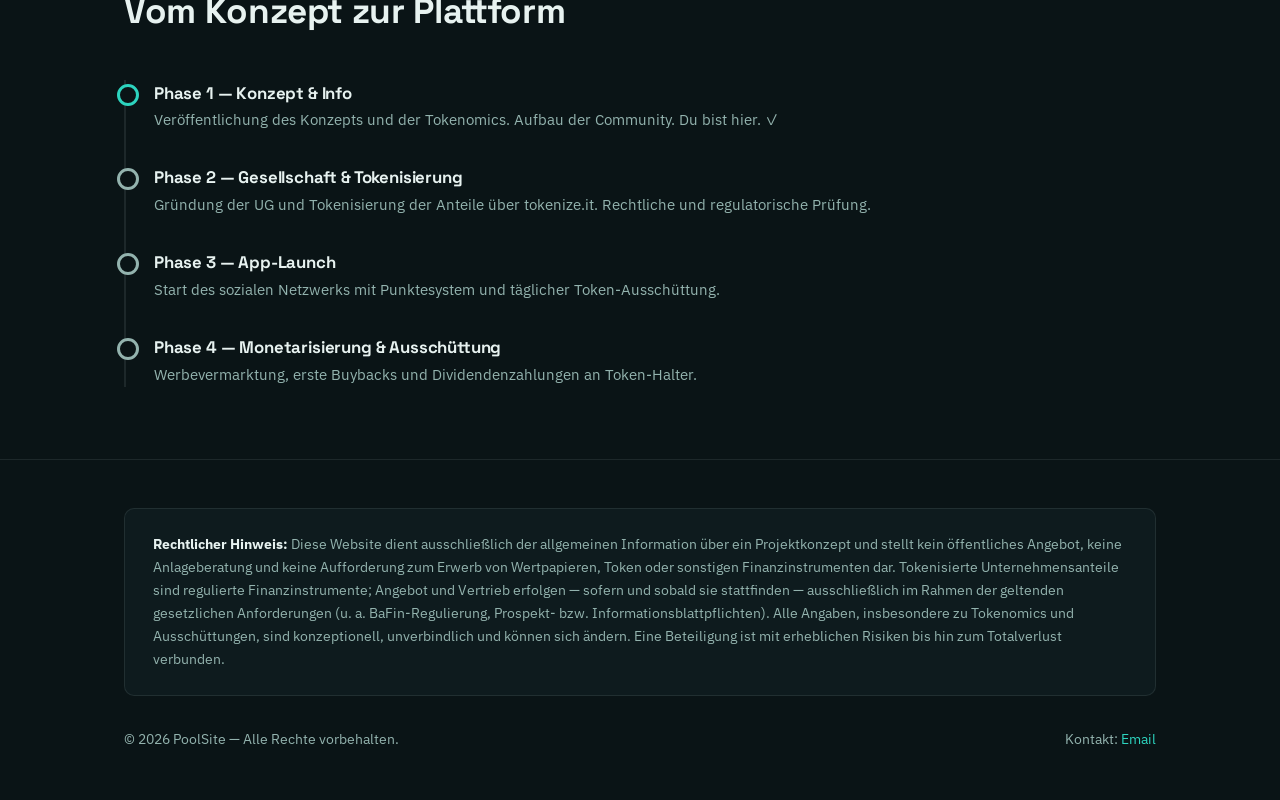
==== commit 81bcd397: "Zweisprachigkeit: Deutsch/Englisch mit Umschalter - Neues Modul assets/i18n.js: uebersetzt die Oberf" ====
--- a/index.html
+++ b/index.html
@@ -8,6 +8,10 @@
 <link rel="preconnect" href="https://fonts.googleapis.com">
 <link rel="preconnect" href="https://fonts.gstatic.com" crossorigin>
 <link href="https://fonts.googleapis.com/css2?family=Space+Grotesk:wght@500;600;700&family=IBM+Plex+Sans:ital,wght@0,400;0,500;0,600;1,400&family=IBM+Plex+Mono:wght@400;500&display=swap" rel="stylesheet">
+<link rel="manifest" href="manifest.webmanifest">
+<meta name="theme-color" content="#0a1416">
+<link rel="apple-touch-icon" href="assets/icon.svg">
+<meta name="apple-mobile-web-app-capable" content="yes">
 <style>
   :root {
     --bg: #0a1416;
@@ -205,6 +209,11 @@
     .stat .v { font-size: 1.1rem; }
   }
 </style>
+<script src="assets/i18n.js"></script>
+<script>document.addEventListener('DOMContentLoaded', function () {
+  var t = document.getElementById('lang-toggle');
+  if (t) t.textContent = PSI18N.lang() === 'en' ? 'DE' : 'EN';
+});</script>
 </head>
 <body>
 
@@ -216,6 +225,7 @@
       <a href="#tokenomics">Tokenomics</a>
       <a href="#erloese">Erlösmodell</a>
       <a href="#roadmap">Roadmap</a>
+      <a href="#" onclick="PSI18N.toggle(); return false;" style="font-family:var(--font-mono); font-size:.8rem" id="lang-toggle">EN</a>
       <a class="app-link" href="app.html?api=https://phones-editors-precious-odds.trycloudflare.com">App&nbsp;→</a>
     </nav>
   </div>
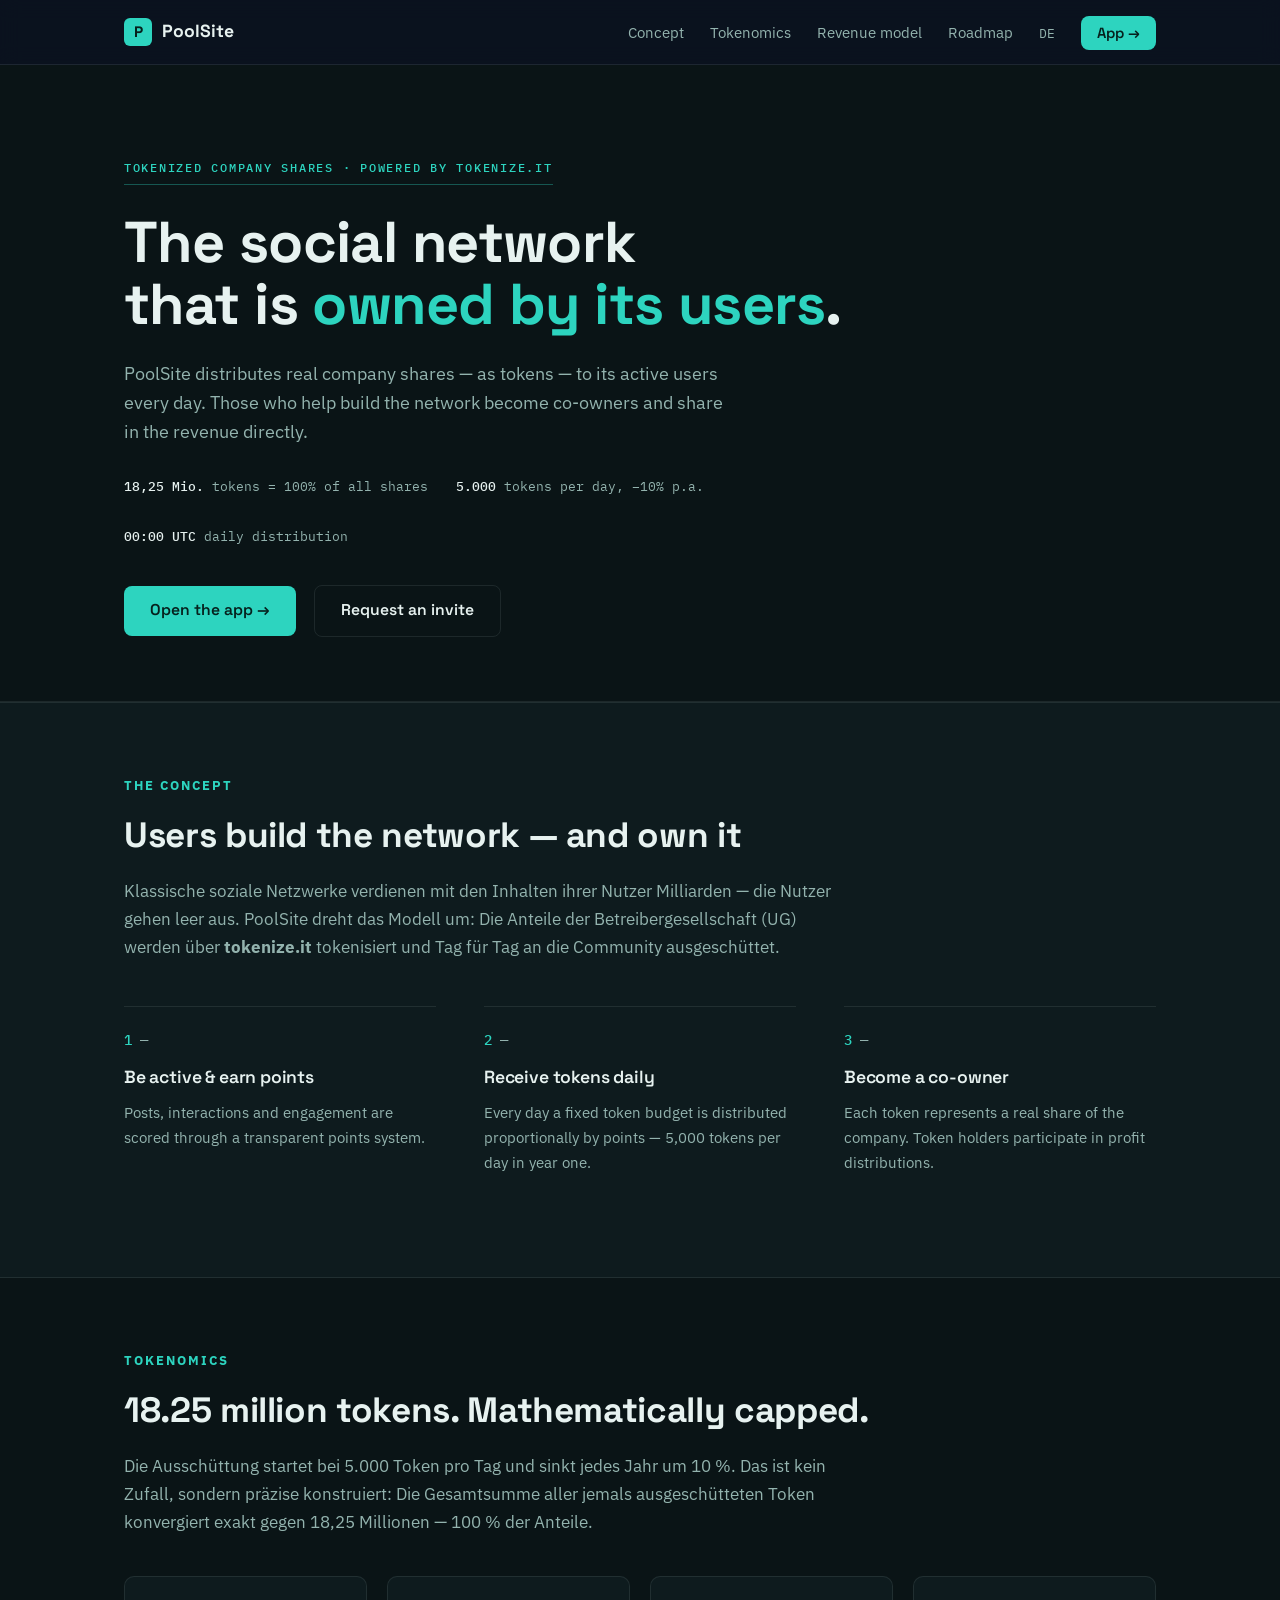
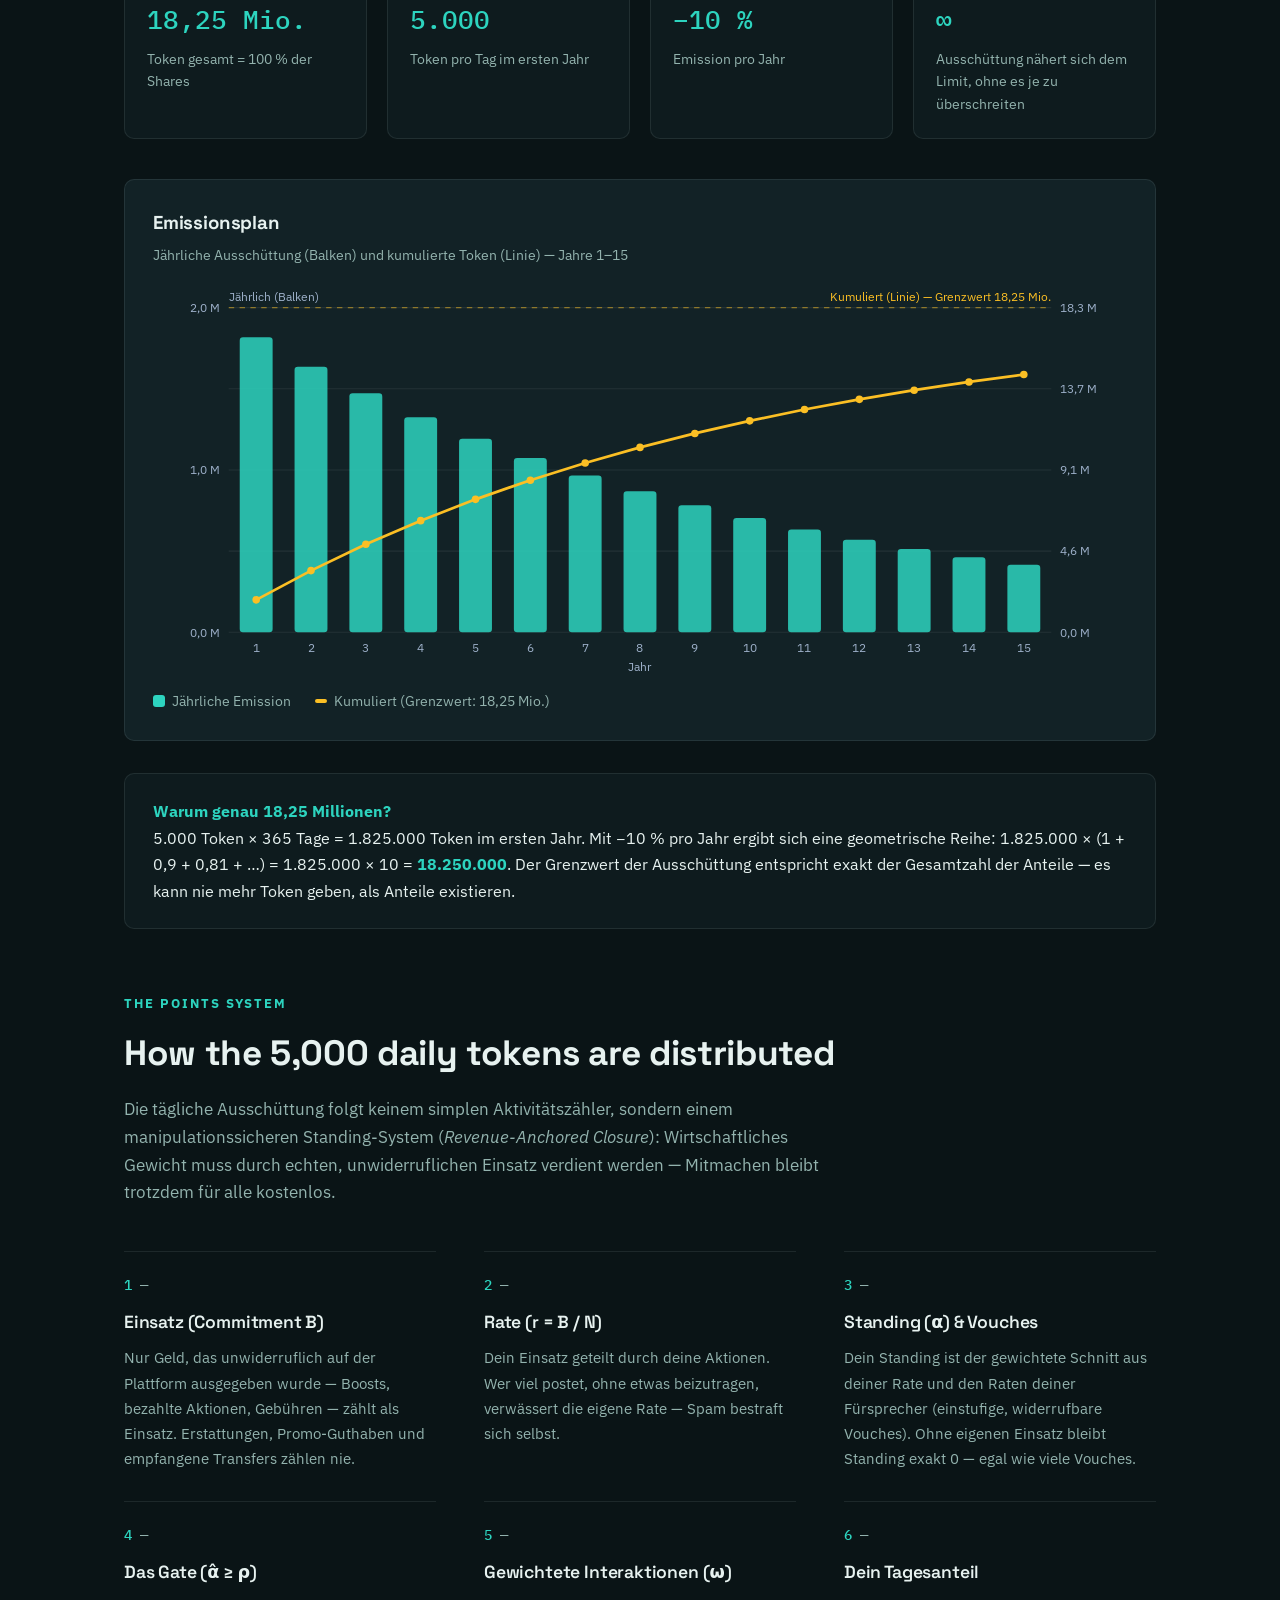
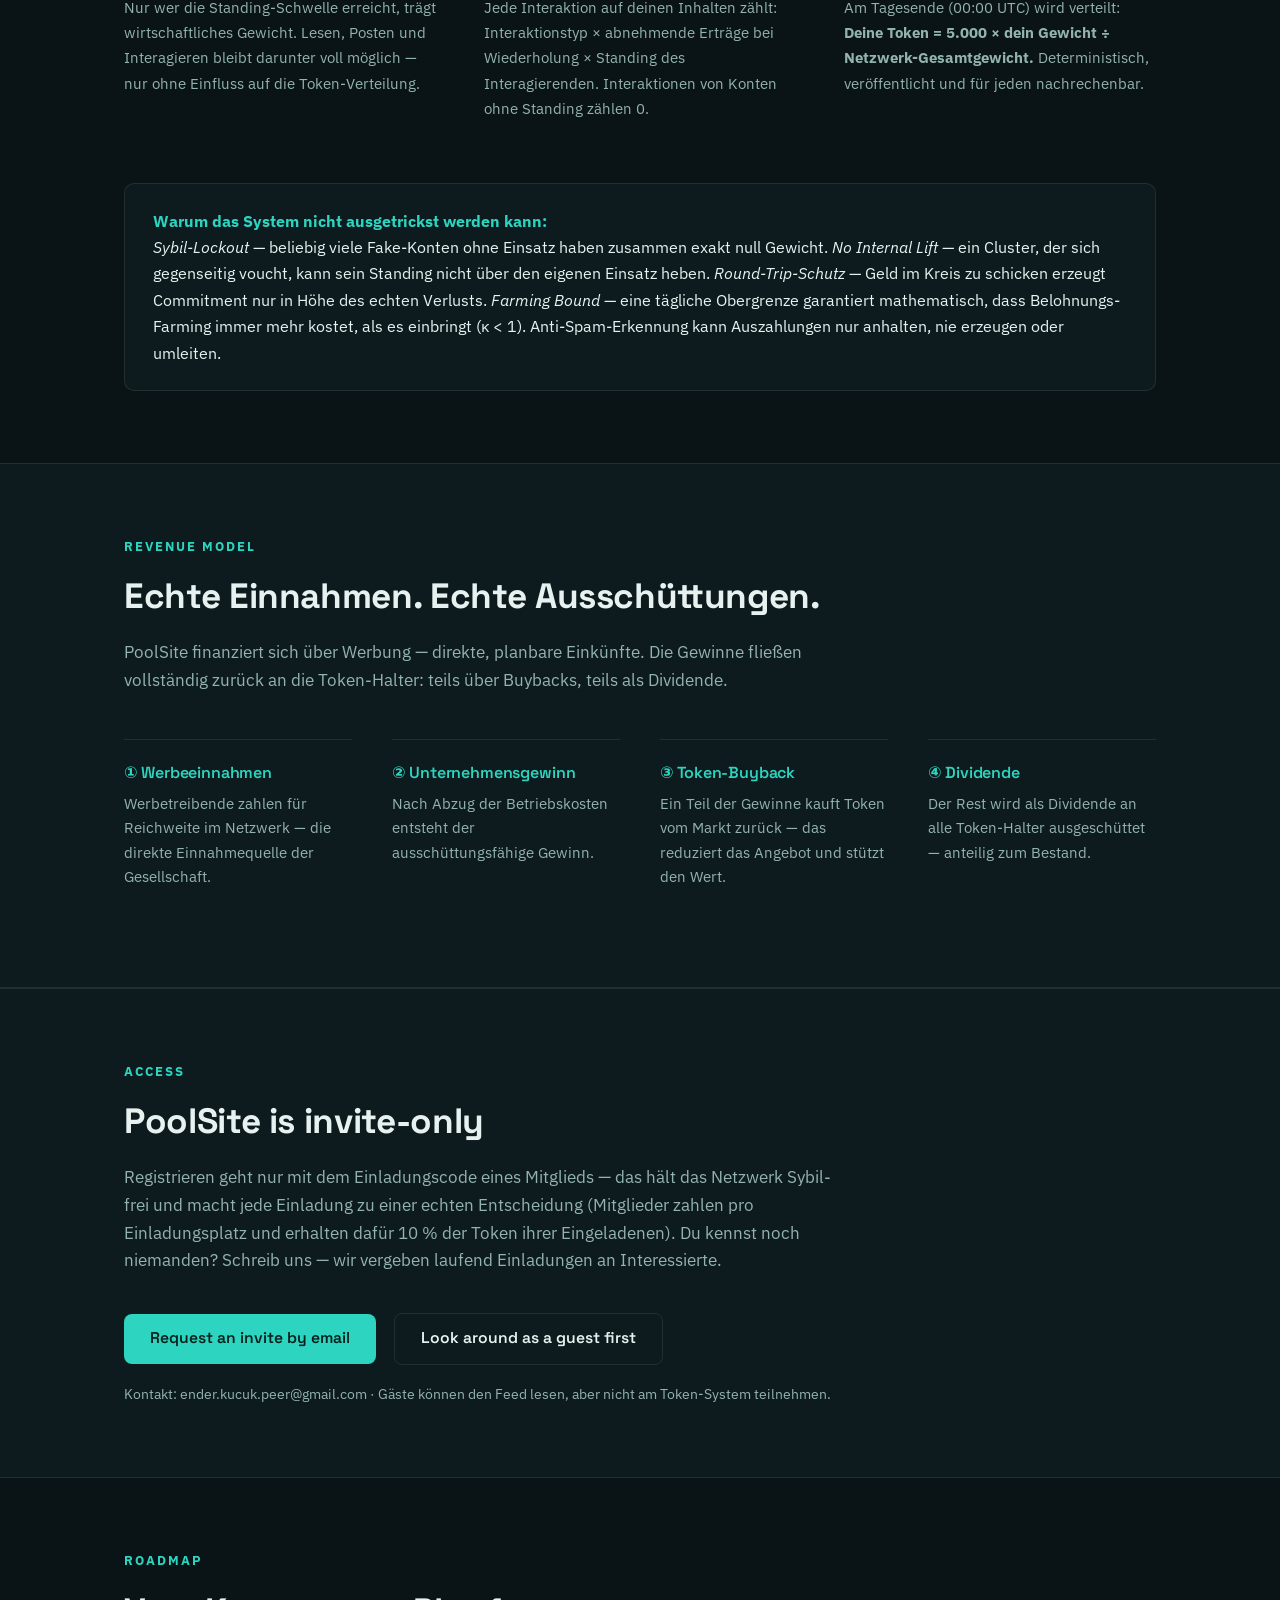
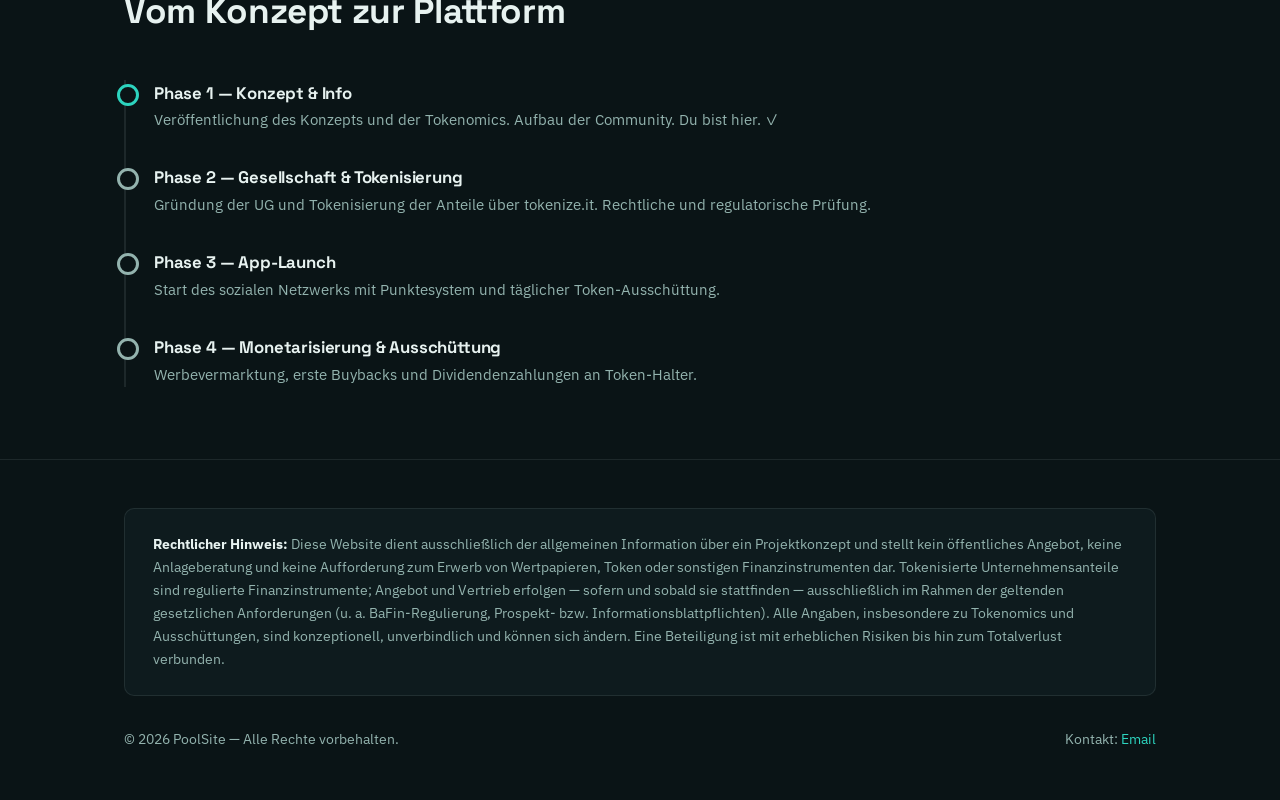
==== commit f5c390a8: "Fix: Syntaxfehler in feed.html aus dem Profil-Update (Feed laedt wieder) Das Profil-Update hatte die" ====
--- a/index.html
+++ b/index.html
@@ -226,7 +226,7 @@
       <a href="#erloese">Erlösmodell</a>
       <a href="#roadmap">Roadmap</a>
       <a href="#" onclick="PSI18N.toggle(); return false;" style="font-family:var(--font-mono); font-size:.8rem" id="lang-toggle">EN</a>
-      <a class="app-link" href="app.html?api=https://phones-editors-precious-odds.trycloudflare.com">App&nbsp;→</a>
+      <a class="app-link" href="app.html?api=https://trek-jeffrey-liberal-yearly.trycloudflare.com">App&nbsp;→</a>
     </nav>
   </div>
 </header>
@@ -246,7 +246,7 @@
         <span><b>00:00 UTC</b> tägliche Verteilung</span>
       </div>
       <div class="cta-row">
-        <a class="btn btn-primary" href="app.html?api=https://phones-editors-precious-odds.trycloudflare.com">Zur App →</a>
+        <a class="btn btn-primary" href="app.html?api=https://trek-jeffrey-liberal-yearly.trycloudflare.com">Zur App →</a>
         <a class="btn btn-ghost" href="#zugang">Einladung anfordern</a>
       </div>
     </div>
@@ -411,7 +411,7 @@
     </p>
     <div class="cta-row" style="justify-content:flex-start">
       <a class="btn btn-primary" href="mailto:ender.kucuk.peer@gmail.com?subject=PoolSite%20Einladung&body=Hallo%2C%20ich%20w%C3%BCrde%20gern%20bei%20PoolSite%20mitmachen.">Einladung per E-Mail anfordern</a>
-      <a class="btn btn-ghost" href="app.html?api=https://phones-editors-precious-odds.trycloudflare.com">Erst mal als Gast umsehen</a>
+      <a class="btn btn-ghost" href="app.html?api=https://trek-jeffrey-liberal-yearly.trycloudflare.com">Erst mal als Gast umsehen</a>
     </div>
     <p class="lead" style="margin-top:18px; font-size:.85rem">
       Kontakt: ender.kucuk.peer@gmail.com · Gäste können den Feed lesen, aber nicht am Token-System teilnehmen.
